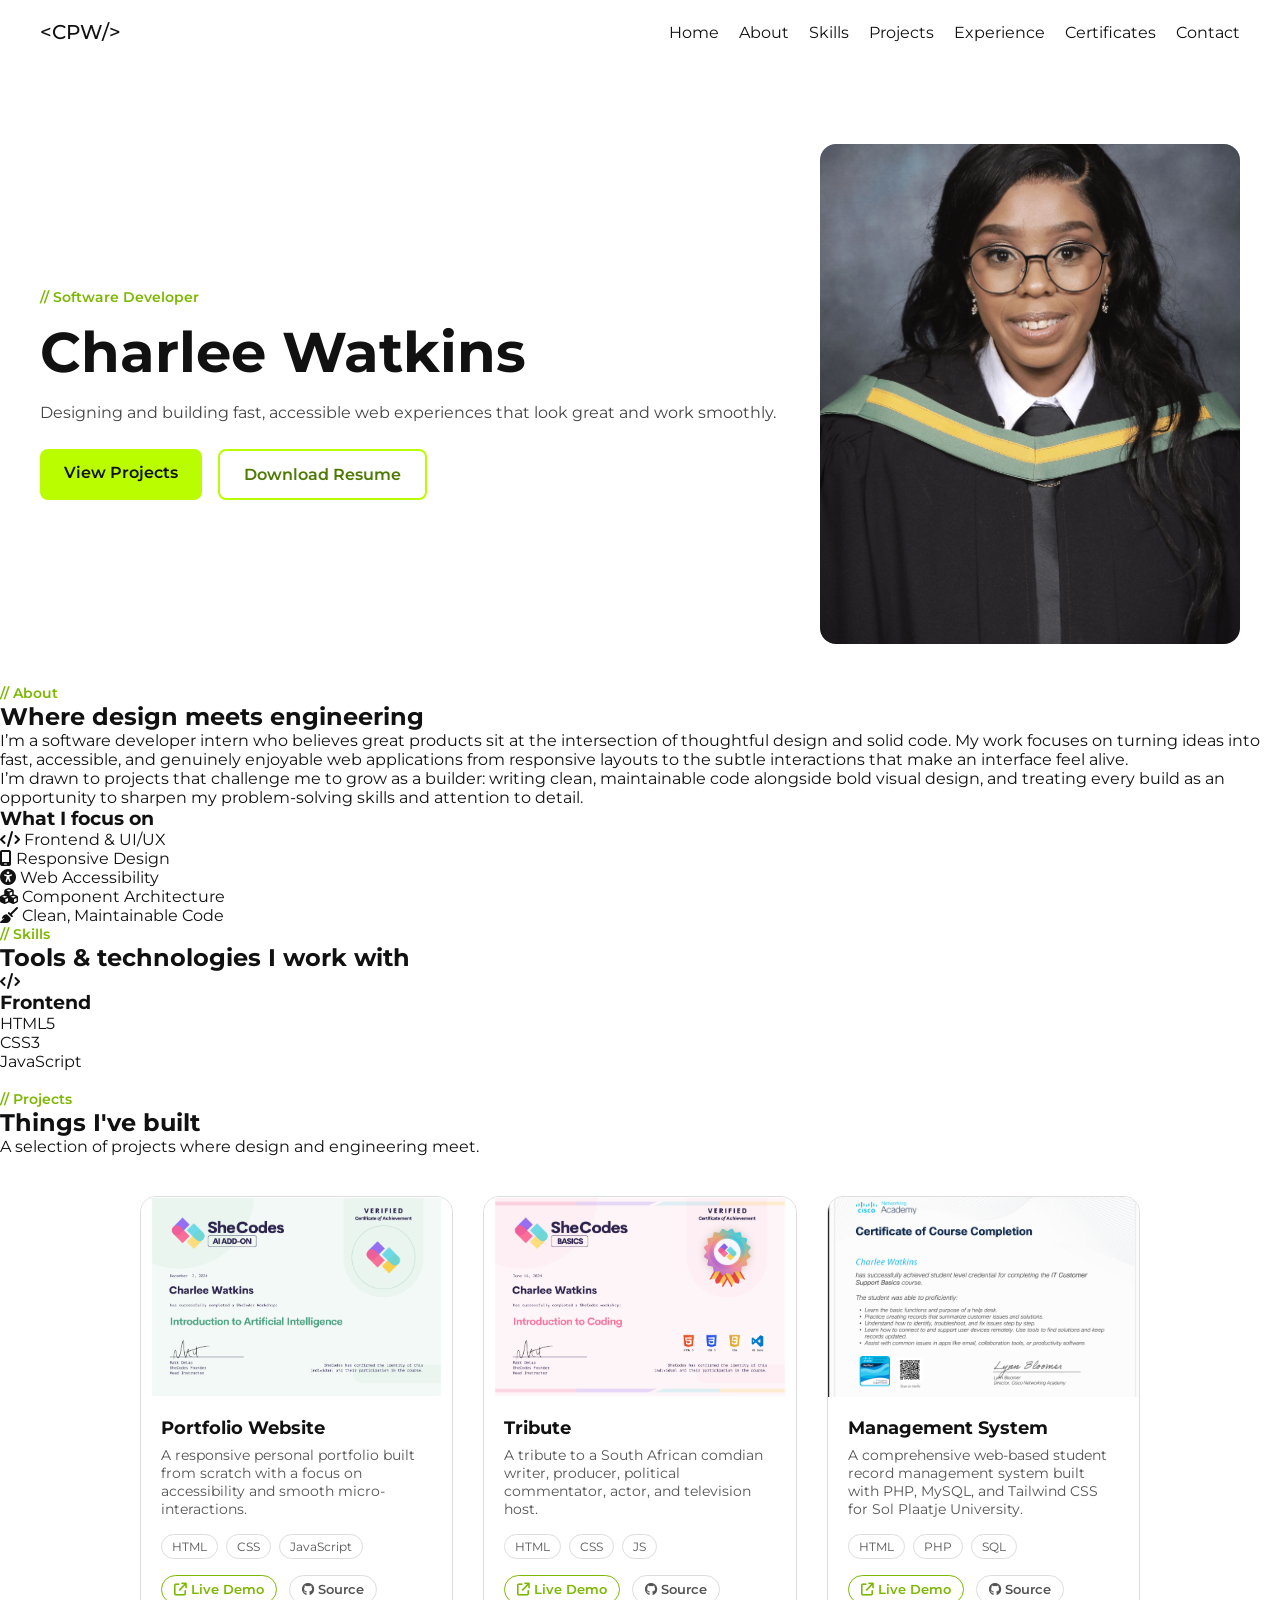
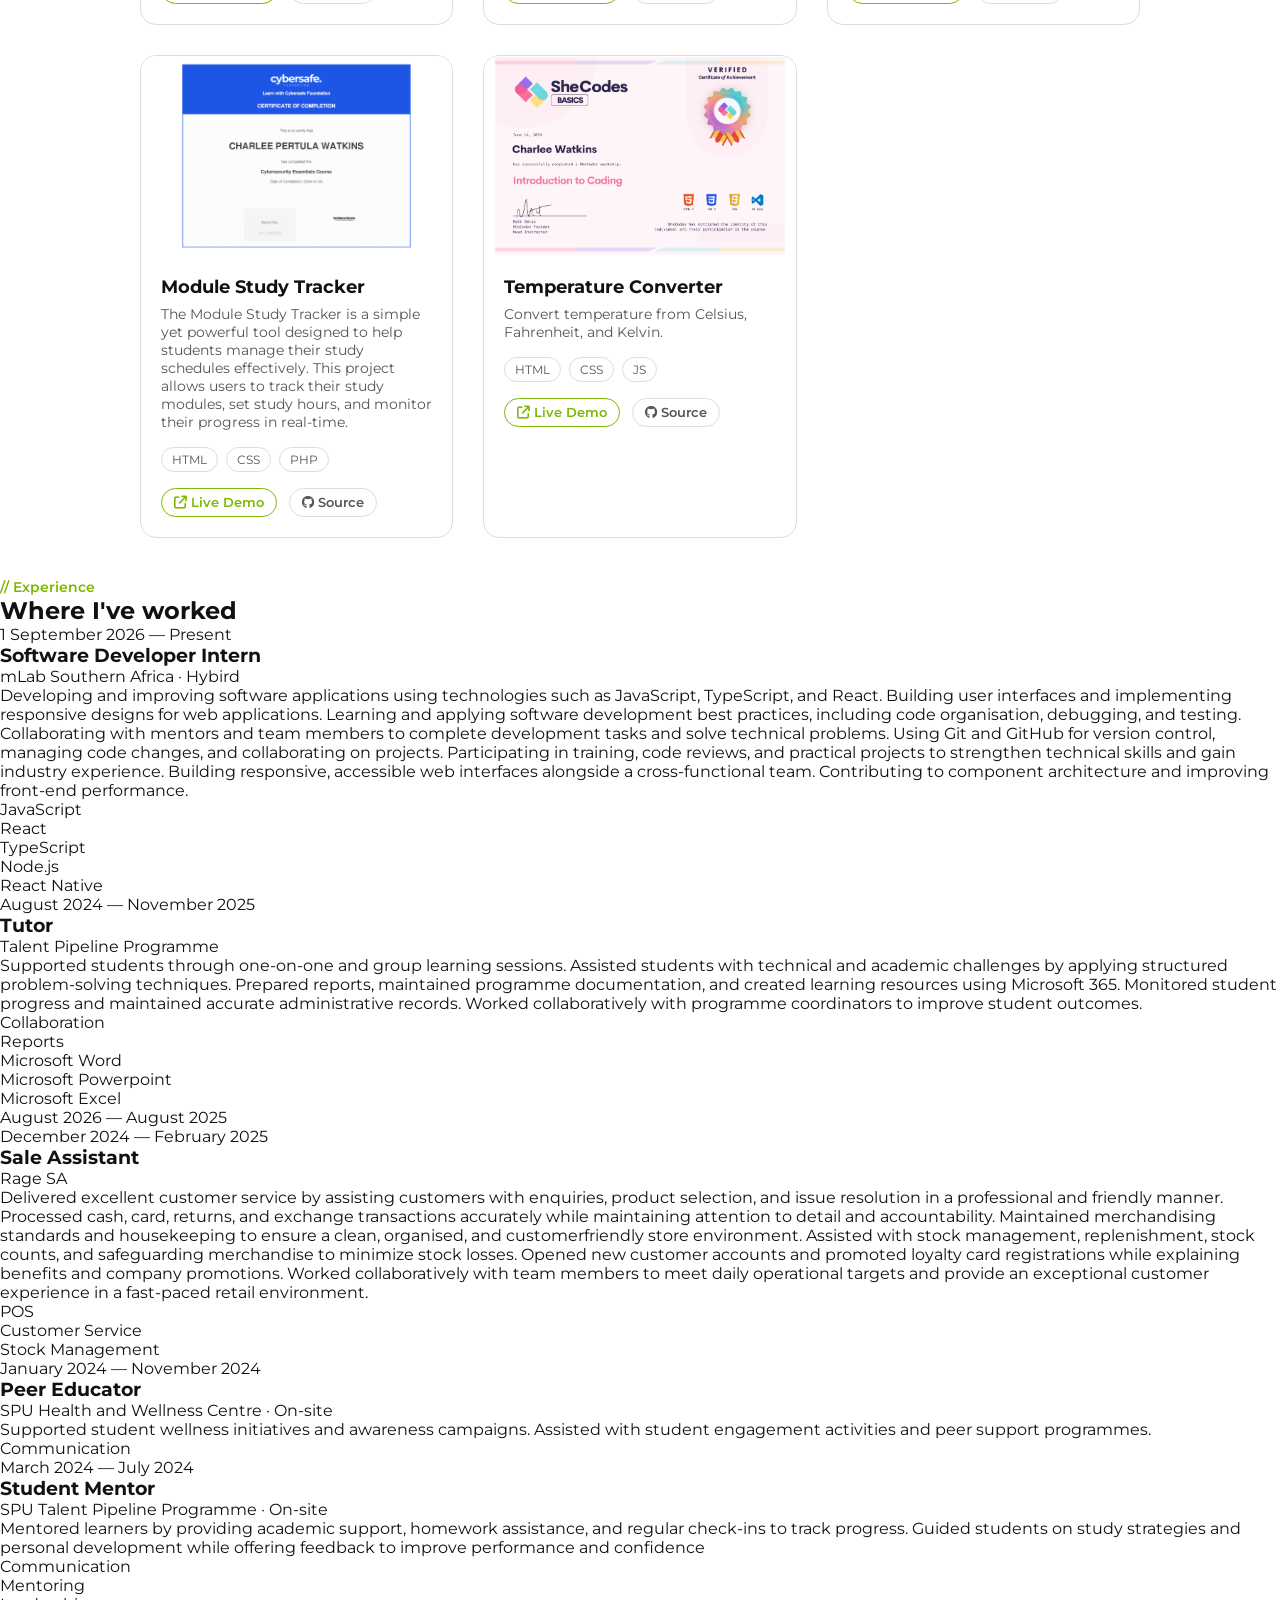
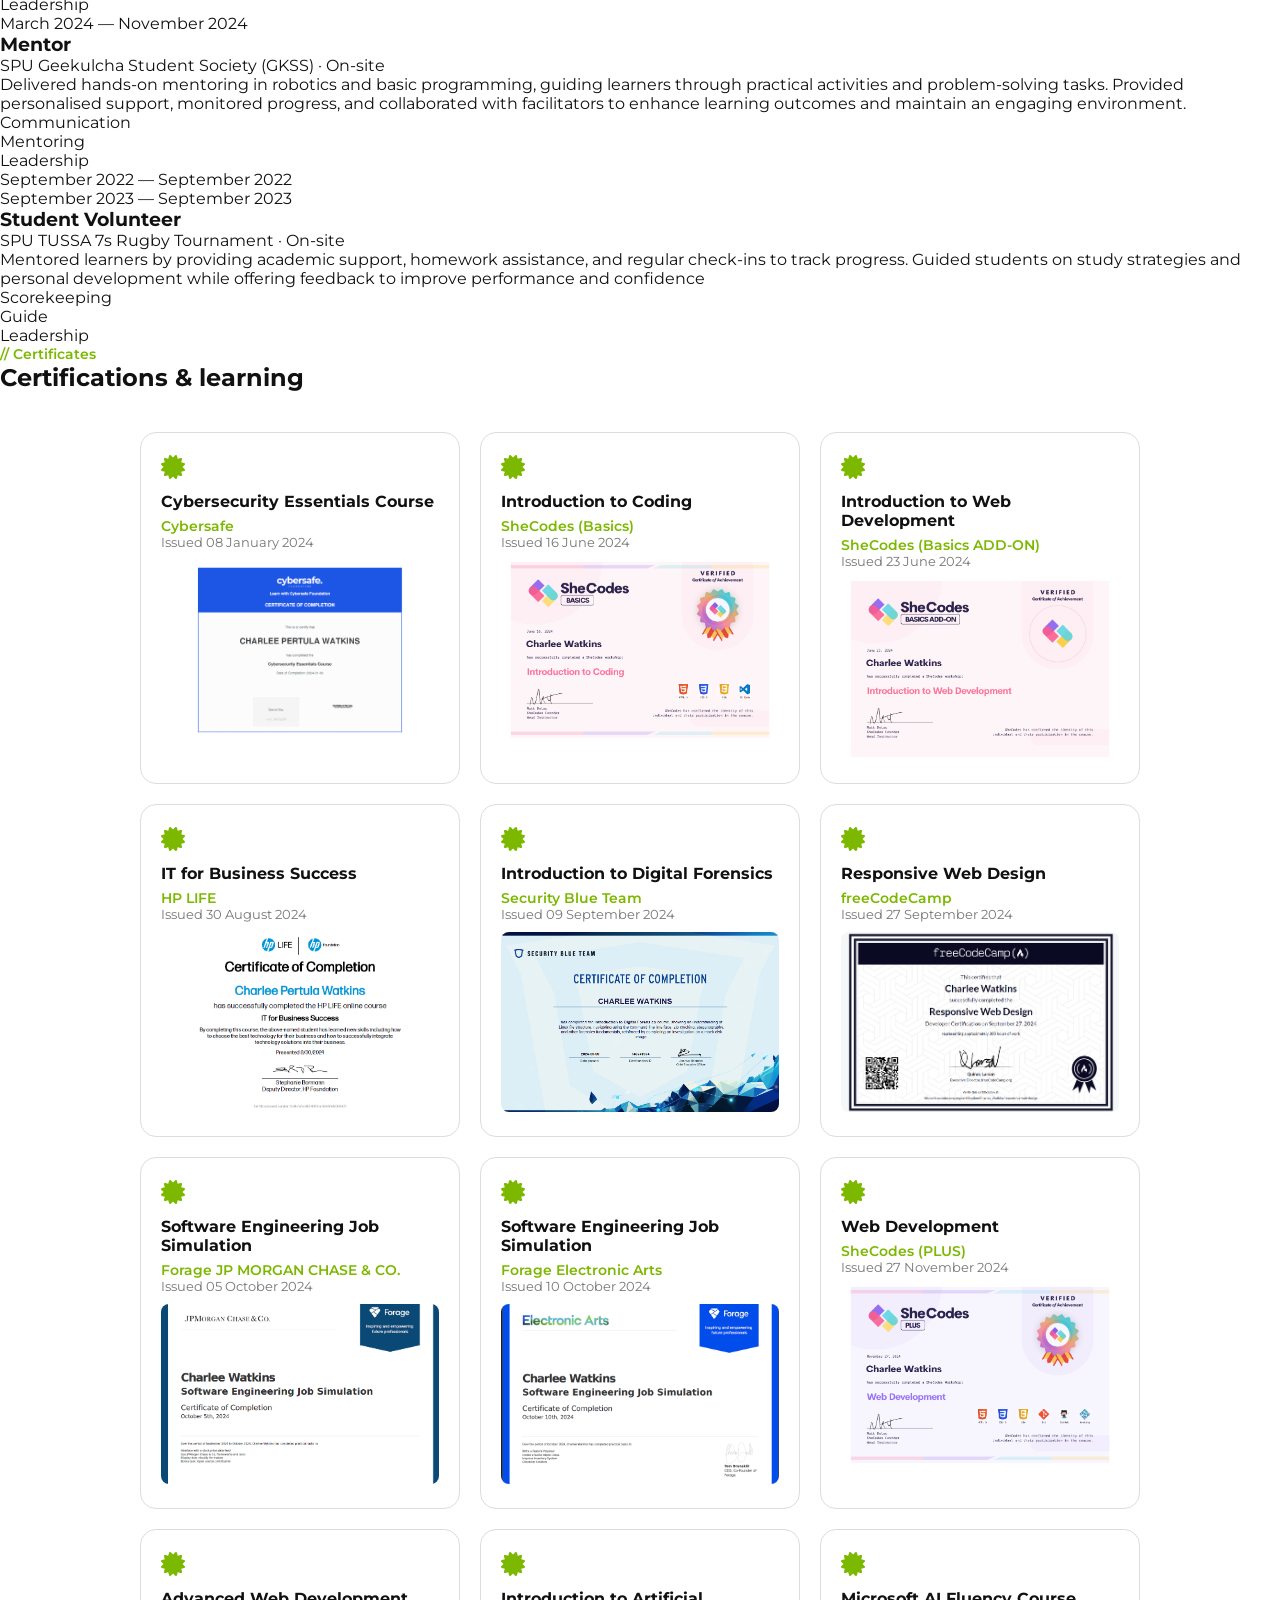
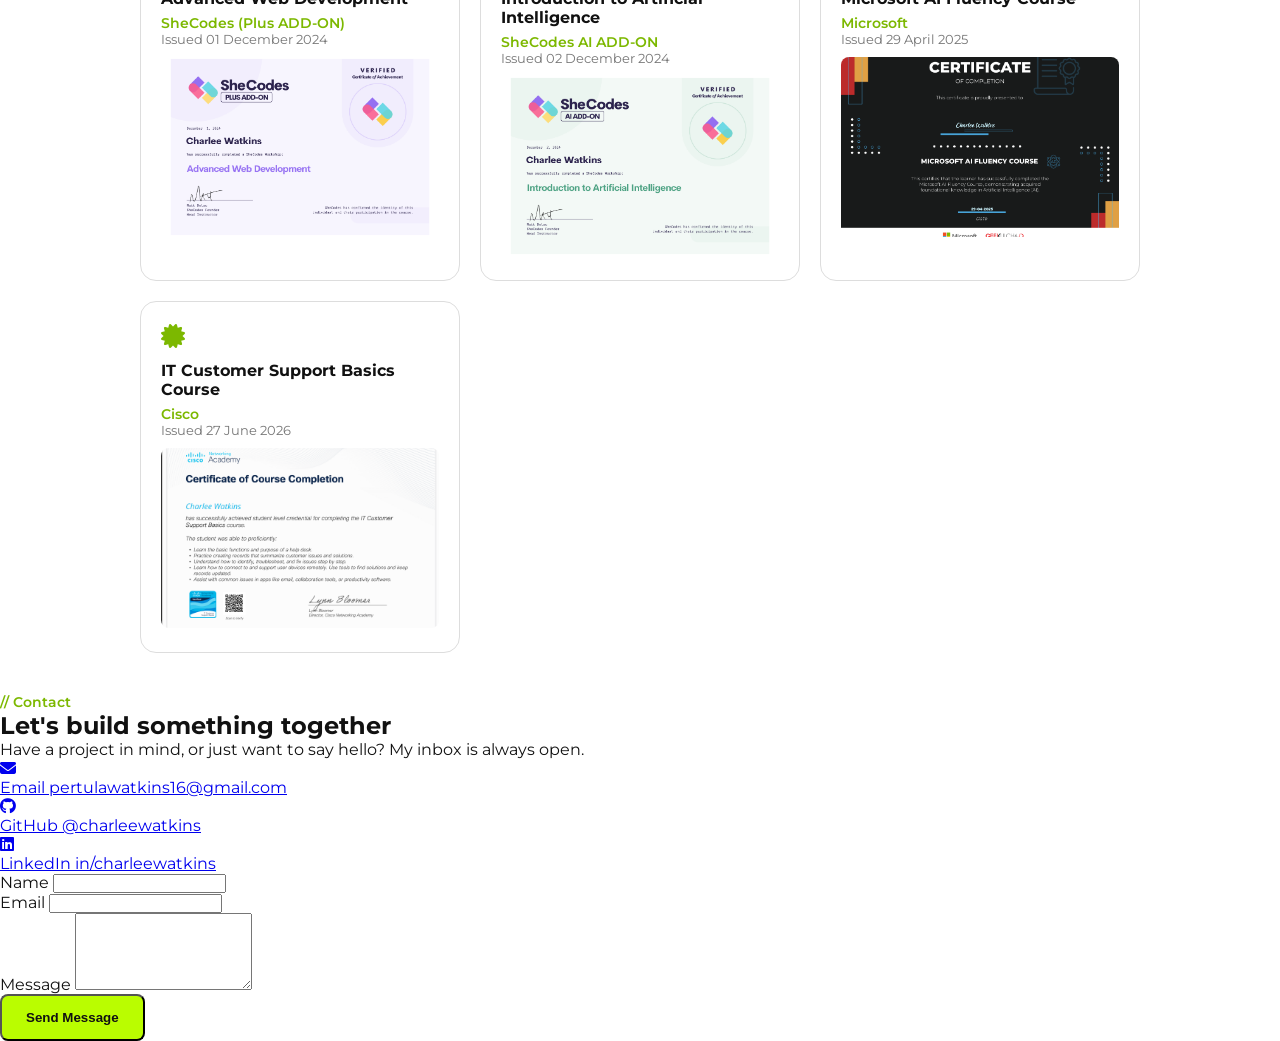
==== Charlee_Portfolio.html @ 4a890a0e "first commit" ====
<!doctype html>
<html lang="en">
  <head>
    <meta charset="UTF-8" />
    <meta name="viewport" content="width=device-width, initial-scale=1.0" />
    <title>Charlee's Portfolio</title>
    <link rel="stylesheet" href="/style.css" />
    <link rel="preconnect" href="https://fonts.googleapis.com" />
    <link rel="preconnect" href="https://fonts.gstatic.com" crossorigin />
    <link
      href="https://fonts.googleapis.com/css2?family=Montserrat:ital,wght@0,100..900;1,100..900&display=swap"
      rel="stylesheet"
    />
    <link
      rel="stylesheet"
      href="https://cdnjs.cloudflare.com/ajax/libs/font-awesome/6.5.2/css/all.min.css"
    />
  </head>
  <body>
    <header class="nav">
      <div class="nav-container">
        <div class="logo-container">
          <a href="#home">
            <span class="logo_less_than">&#60;</span>CPW<span
              class="logo_greater_than"
              >/&#62;</span
            >
          </a>
        </div>

        <nav>
          <ul>
            <li><a href="#home">Home</a></li>
            <li><a href="#about">About</a></li>
            <li><a href="#skills">Skills</a></li>
            <li><a href="#projects">Projects</a></li>
            <li><a href="#experience">Experience</a></li>
            <li><a href="#certificates">Certificates</a></li>
            <li><a href="#contact">Contact</a></li>
          </ul>
        </nav>
      </div>
    </header>

    <main class="main-section">
      <section class="hero" id="home">
        <div class="hero_user">
          <div class="hero_text">
            <p class="title">// Software Developer</p>
            <h1 class="hero_name">Charlee&nbsp;Watkins</h1>
            <p class="hero_description">
              Designing and building fast, accessible web experiences that look
              great and work smoothly.
            </p>

            <div class="hero_action">
              <a href="#projects" class="btn_view_projects">
                <span>View Projects</span>
              </a>
              <a href="#" class="btn_cv">
                <span>Download Resume</span>
              </a>
            </div>
          </div>

          <img src="/assets/profile.jpg" alt="Charlee Watkins" class="image" />
        </div>
      </section>
      <section class="about-section" id="about">
        <div class="about-container">
          <div class="about-header">
            <p class="title">// About</p>
            <h2 class="section-title">Where design meets engineering</h2>
            <p class="about-lead">
              I’m a software developer intern who believes great products sit at
              the intersection of thoughtful design and solid code. My work
              focuses on turning ideas into fast, accessible, and genuinely
              enjoyable web applications from responsive layouts to the subtle
              interactions that make an interface feel alive.
            </p>
          </div>

          <div class="about-body">
            <div class="about-text">
              <p>
                I’m drawn to projects that challenge me to grow as a builder:
                writing clean, maintainable code alongside bold visual design,
                and treating every build as an opportunity to sharpen my
                problem-solving skills and attention to detail.
              </p>
            </div>

            <div class="about-highlights">
              <h3 class="highlights-title">What I focus on</h3>
              <ul class="highlight-list">
                <li>
                  <i class="fa-solid fa-code" aria-hidden="true"></i> Frontend
                  &amp; UI/UX
                </li>
                <li>
                  <i class="fa-solid fa-mobile-screen" aria-hidden="true"></i>
                  Responsive Design
                </li>
                <li>
                  <i
                    class="fa-solid fa-universal-access"
                    aria-hidden="true"
                  ></i>
                  Web Accessibility
                </li>
                <li>
                  <i class="fa-solid fa-cubes" aria-hidden="true"></i> Component
                  Architecture
                </li>
                <li>
                  <i class="fa-solid fa-broom" aria-hidden="true"></i> Clean,
                  Maintainable Code
                </li>
              </ul>
            </div>
          </div>
        </div>
      </section>

      <section class="skills-section" id="skills">
        <div class="section-container">
          <div class="section-header">
            <p class="title">// Skills</p>
            <h2 class="section-title">Tools &amp; technologies I work with</h2>
          </div>

          <div class="skills-grid">
            <article class="skill-card">
              <i class="fa-solid fa-code" aria-hidden="true"></i>
              <h3>Frontend</h3>
              <ul class="skill-tags">
                <li>HTML5</li>
                <li>CSS3</li>
                <li>JavaScript</li>
                <li></li>
              </ul>
            </article>
          </div>
        </div>
      </section>

      <section class="project-section" id="projects">
        <div class="section-container">
          <div class="section-header">
            <p class="title">// Projects</p>
            <h2 class="section-title">Things I've built</h2>
            <p class="section-subtitle">
              A selection of projects where design and engineering meet.
            </p>
          </div>

          <div class="projects-grid">
            <article class="project-card">
              <div class="project-image">
                <img
                  src="/assets/Charlee Watkins SheCodes AI.png"
                  alt="Screenshot of Portfolio Website project"
                />
              </div>
              <div class="project-content">
                <h3>Portfolio Website</h3>
                <p>
                  A responsive personal portfolio built from scratch with a
                  focus on accessibility and smooth micro-interactions.
                </p>
                <ul class="project-tags">
                  <li>HTML</li>
                  <li>CSS</li>
                  <li>JavaScript</li>
                </ul>
                <div class="project-links">
                  <a href="#" class="project-link" aria-label="View live demo">
                    <i
                      class="fa-solid fa-arrow-up-right-from-square"
                      aria-hidden="true"
                    ></i>
                    Live Demo
                  </a>
                  <a
                    href="#"
                    class="project-link"
                    aria-label="View source code"
                  >
                    <i class="fa-brands fa-github" aria-hidden="true"></i>
                    Source
                  </a>
                </div>
              </div>
            </article>

            <article class="project-card">
              <div class="project-image">
                <img
                  src="/assets/Charlee Watkins Introduction to Coding.png"
                  alt="Screenshot of Task Manager App project"
                />
              </div>
              <div class="project-content">
                <h3>Tribute</h3>
                <p>
                  A tribute to a South African comdian writer, producer,
                  political commentator, actor, and television host.
                </p>
                <ul class="project-tags">
                  <li>HTML</li>
                  <li>CSS</li>
                  <li>JS</li>
                </ul>
                <div class="project-links">
                  <a href="#" class="project-link" aria-label="View live demo">
                    <i
                      class="fa-solid fa-arrow-up-right-from-square"
                      aria-hidden="true"
                    ></i>
                    Live Demo
                  </a>
                  <a
                    href="#"
                    class="project-link"
                    aria-label="View source code"
                  >
                    <i class="fa-brands fa-github" aria-hidden="true"></i>
                    Source
                  </a>
                </div>
              </div>
            </article>

            <article class="project-card">
              <div class="project-image">
                <img
                  src="/assets/It customer support.png"
                  alt="Screenshot of Weather Dashboard project"
                />
              </div>
              <div class="project-content">
                <h3>Management System</h3>
                <p>
                  A comprehensive web-based student record management system
                  built with PHP, MySQL, and Tailwind CSS for Sol Plaatje
                  University.
                </p>
                <ul class="project-tags">
                  <li>HTML</li>
                  <li>PHP</li>
                  <li>SQL</li>
                </ul>
                <div class="project-links">
                  <a href="#" class="project-link" aria-label="View live demo">
                    <i
                      class="fa-solid fa-arrow-up-right-from-square"
                      aria-hidden="true"
                    ></i>
                    Live Demo
                  </a>
                  <a
                    href="#"
                    class="project-link"
                    aria-label="View source code"
                  >
                    <i class="fa-brands fa-github" aria-hidden="true"></i>
                    Source
                  </a>
                </div>
              </div>
            </article>
            <article class="project-card">
              <div class="project-image">
                <img
                  src="/assets/cybersecurity essentials course.png"
                  alt="Screenshot of Weather Dashboard project"
                />
              </div>
              <div class="project-content">
                <h3>Module Study Tracker</h3>
                <p>
                  The Module Study Tracker is a simple yet powerful tool
                  designed to help students manage their study schedules
                  effectively. This project allows users to track their study
                  modules, set study hours, and monitor their progress in
                  real-time.
                </p>
                <ul class="project-tags">
                  <li>HTML</li>
                  <li>CSS</li>
                  <li>PHP</li>
                </ul>
                <div class="project-links">
                  <a href="#" class="project-link" aria-label="View live demo">
                    <i
                      class="fa-solid fa-arrow-up-right-from-square"
                      aria-hidden="true"
                    ></i>
                    Live Demo
                  </a>
                  <a
                    href="#"
                    class="project-link"
                    aria-label="View source code"
                  >
                    <i class="fa-brands fa-github" aria-hidden="true"></i>
                    Source
                  </a>
                </div>
              </div>
            </article>

            <article class="project-card">
              <div class="project-image">
                <img
                  src="/assets/Charlee Watkins Introduction to Coding.png"
                  alt="Screenshot of Weather Dashboard project"
                />
              </div>
              <div class="project-content">
                <h3>Temperature Converter</h3>
                <p>Convert temperature from Celsius, Fahrenheit, and Kelvin.</p>
                <ul class="project-tags">
                  <li>HTML</li>
                  <li>CSS</li>
                  <li>JS</li>
                </ul>
                <div class="project-links">
                  <a href="#" class="project-link" aria-label="View live demo">
                    <i
                      class="fa-solid fa-arrow-up-right-from-square"
                      aria-hidden="true"
                    ></i>
                    Live Demo
                  </a>
                  <a
                    href="#"
                    class="project-link"
                    aria-label="View source code"
                  >
                    <i class="fa-brands fa-github" aria-hidden="true"></i>
                    Source
                  </a>
                </div>
              </div>
            </article>
          </div>
        </div>
      </section>

      <section class="experience-section" id="experience">
        <div class="section-container">
          <div class="section-header">
            <p class="title">// Experience</p>
            <h2 class="section-title">Where I've worked</h2>
          </div>

          <ol class="timeline">
            <li class="timeline-item">
              <div class="timeline-marker" aria-hidden="true"></div>
              <div class="timeline-content">
                <p class="timeline-date">1 September 2026 — Present</p>
                <h3>Software Developer Intern</h3>
                <p class="timeline-company">mLab Southern Africa · Hybird</p>
                <p class="timeline-description">
                  Developing and improving software applications using
                  technologies such as JavaScript, TypeScript, and React.
                  Building user interfaces and implementing responsive designs
                  for web applications. Learning and applying software
                  development best practices, including code organisation,
                  debugging, and testing. Collaborating with mentors and team
                  members to complete development tasks and solve technical
                  problems. Using Git and GitHub for version control, managing
                  code changes, and collaborating on projects. Participating in
                  training, code reviews, and practical projects to strengthen
                  technical skills and gain industry experience. Building
                  responsive, accessible web interfaces alongside a
                  cross-functional team. Contributing to component architecture
                  and improving front-end performance.
                </p>
                <ul class="timeline-tags">
                  <li>JavaScript</li>
                  <li>React</li>
                  <li>TypeScript</li>
                  <li>Node.js</li>
                  <li>React Native</li>
                </ul>
              </div>
            </li>

            <li class="timeline-item">
              <div class="timeline-marker" aria-hidden="true"></div>
              <div class="timeline-content">
                <p class="timeline-date">August 2024 — November 2025</p>
                <h3>Tutor</h3>
                <p class="timeline-company">Talent Pipeline Programme</p>
                <p class="timeline-description">
                  Supported students through one-on-one and group learning
                  sessions. Assisted students with technical and academic
                  challenges by applying structured problem-solving techniques.
                  Prepared reports, maintained programme documentation, and
                  created learning resources using Microsoft 365. Monitored
                  student progress and maintained accurate administrative
                  records. Worked collaboratively with programme coordinators to
                  improve student outcomes.
                </p>
                <ul class="timeline-tags">
                  <li>Collaboration</li>
                  <li>Reports</li>
                  <li>Microsoft Word</li>
                  <li>Microsoft Powerpoint</li>
                  <li>Microsoft Excel</li>
                </ul>
              </div>
            </li>

            <li class="timeline-item">
              <div class="timeline-marker" aria-hidden="true"></div>
              <div class="timeline-content">
                <p class="timeline-date">August 2026 — August 2025</p>
                <p class="timeline-date">December 2024 — February 2025</p>
                <h3>Sale Assistant</h3>
                <p class="timeline-company">Rage SA</p>
                <p class="timeline-description">
                  Delivered excellent customer service by assisting customers
                  with enquiries, product selection, and issue resolution in a
                  professional and friendly manner. Processed cash, card,
                  returns, and exchange transactions accurately while
                  maintaining attention to detail and accountability. Maintained
                  merchandising standards and housekeeping to ensure a clean,
                  organised, and customerfriendly store environment. Assisted
                  with stock management, replenishment, stock counts, and
                  safeguarding merchandise to minimize stock losses. Opened new
                  customer accounts and promoted loyalty card registrations
                  while explaining benefits and company promotions. Worked
                  collaboratively with team members to meet daily operational
                  targets and provide an exceptional customer experience in a
                  fast-paced retail environment.
                </p>
                <ul class="timeline-tags">
                  <li>POS</li>
                  <li>Customer Service</li>
                  <li>Stock Management</li>
                </ul>
              </div>
            </li>

            <li class="timeline-item">
              <div class="timeline-marker" aria-hidden="true"></div>
              <div class="timeline-content">
                <p class="timeline-date">January 2024 — November 2024</p>
                <h3>Peer Educator</h3>
                <p class="timeline-company">
                  SPU Health and Wellness Centre · On-site
                </p>
                <p class="timeline-description">
                  Supported student wellness initiatives and awareness
                  campaigns. Assisted with student engagement activities and
                  peer support programmes.
                </p>
                <ul class="timeline-tags">
                  <li>Communication</li>
                </ul>
              </div>
            </li>

            <li class="timeline-item">
              <div class="timeline-marker" aria-hidden="true"></div>
              <div class="timeline-content">
                <p class="timeline-date">March 2024 — July 2024</p>
                <h3>Student Mentor</h3>
                <p class="timeline-company">
                  SPU Talent Pipeline Programme · On-site
                </p>
                <p class="timeline-description">
                  Mentored learners by providing academic support, homework
                  assistance, and regular check-ins to track progress. Guided
                  students on study strategies and personal development while
                  offering feedback to improve performance and confidence
                </p>
                <ul class="timeline-tags">
                  <li>Communication</li>
                  <li>Mentoring</li>
                  <li>Leadership</li>
                </ul>
              </div>
            </li>

            <li class="timeline-item">
              <div class="timeline-marker" aria-hidden="true"></div>
              <div class="timeline-content">
                <p class="timeline-date">March 2024 — November 2024</p>
                <h3>Mentor</h3>
                <p class="timeline-company">
                  SPU Geekulcha Student Society (GKSS) · On-site
                </p>
                <p class="timeline-description">
                  Delivered hands-on mentoring in robotics and basic
                  programming, guiding learners through practical activities and
                  problem-solving tasks. Provided personalised support,
                  monitored progress, and collaborated with facilitators to
                  enhance learning outcomes and maintain an engaging
                  environment.
                </p>
                <ul class="timeline-tags">
                  <li>Communication</li>
                  <li>Mentoring</li>
                  <li>Leadership</li>
                </ul>
              </div>
            </li>

            <li class="timeline-item">
              <div class="timeline-marker" aria-hidden="true"></div>
              <div class="timeline-content">
                <p class="timeline-date">September 2022 — September 2022</p>
                <p class="timeline-date">September 2023 — September 2023</p>

                <h3>Student Volunteer</h3>
                <p class="timeline-company">
                  SPU TUSSA 7s Rugby Tournament · On-site
                </p>
                <p class="timeline-description">
                  Mentored learners by providing academic support, homework
                  assistance, and regular check-ins to track progress. Guided
                  students on study strategies and personal development while
                  offering feedback to improve performance and confidence
                </p>
                <ul class="timeline-tags">
                  <li>Scorekeeping</li>
                  <li>Guide</li>
                  <li>Leadership</li>
                </ul>
              </div>
            </li>
          </ol>
        </div>
      </section>

      <section class="certificates-section" id="certificates">
        <div class="section-container">
          <div class="section-header">
            <p class="title">// Certificates</p>
            <h2 class="section-title">Certifications &amp; learning</h2>
          </div>

          <div class="certificates-grid">
            <article class="certificate-card">
              <div class="certificate-icon">
                <i class="fa-solid fa-certificate" aria-hidden="true"></i>
              </div>
              <div class="certificate-content">
                <h3>Cybersecurity Essentials Course</h3>
                <p class="certificate-issuer">Cybersafe</p>
                <p class="certificate-date">Issued 08 January 2024</p>
                <img
                  src="/assets/cybersecurity essentials course.png"
                  width="260px"
                  height="250px"
                />
              </div>
            </article>

            <article class="certificate-card">
              <div class="certificate-icon">
                <i class="fa-solid fa-certificate" aria-hidden="true"></i>
              </div>
              <div class="certificate-content">
                <h3>Introduction to Coding</h3>
                <p class="certificate-issuer">SheCodes (Basics)</p>
                <p class="certificate-date">Issued 16 June 2024</p>
                <img
                  src="/assets/Charlee Watkins Introduction to Coding.png"
                  width="260px"
                  height="250px"
                />
              </div>
            </article>

            <article class="certificate-card">
              <div class="certificate-icon">
                <i class="fa-solid fa-certificate" aria-hidden="true"></i>
              </div>
              <div class="certificate-content">
                <h3>Introduction to Web Development</h3>
                <p class="certificate-issuer">SheCodes (Basics ADD-ON)</p>
                <p class="certificate-date">Issued 23 June 2024</p>
                <img
                  src="/assets/Charlee Watkins Introduction Web Development.png"
                  width="260px"
                  height="250px"
                />
              </div>
            </article>

            <article class="certificate-card">
              <div class="certificate-icon">
                <i class="fa-solid fa-certificate" aria-hidden="true"></i>
              </div>
              <div class="certificate-content">
                <h3>IT for Business Success</h3>
                <p class="certificate-issuer">HP LIFE</p>
                <p class="certificate-date">Issued 30 August 2024</p>
                <img
                  src="/assets/it for business success.png"
                  width="260px"
                  height="250px"
                />
              </div>
            </article>

            <article class="certificate-card">
              <div class="certificate-icon">
                <i class="fa-solid fa-certificate" aria-hidden="true"></i>
              </div>
              <div class="certificate-content">
                <h3>Introduction to Digital Forensics</h3>
                <p class="certificate-issuer">Security Blue Team</p>
                <p class="certificate-date">Issued 09 September 2024</p>
                <img
                  src="/assets/Digital forensics.png"
                  width="260px"
                  height="250px"
                />
              </div>
            </article>

            <article class="certificate-card">
              <div class="certificate-icon">
                <i class="fa-solid fa-certificate" aria-hidden="true"></i>
              </div>
              <div class="certificate-content">
                <h3>Responsive Web Design</h3>
                <p class="certificate-issuer">freeCodeCamp</p>
                <p class="certificate-date">Issued 27 September 2024</p>
                <img
                  src="/assets/Responsive Web Design.png"
                  width="260px"
                  height="250px"
                />
              </div>
            </article>

            <article class="certificate-card">
              <div class="certificate-icon">
                <i class="fa-solid fa-certificate" aria-hidden="true"></i>
              </div>
              <div class="certificate-content">
                <h3>Software Engineering Job Simulation</h3>
                <p class="certificate-issuer">Forage JP MORGAN CHASE & CO.</p>
                <p class="certificate-date">Issued 05 October 2024</p>
                <img
                  src="/assets/ForageSEjobsimulation.png"
                  width="260px"
                  height="250px"
                />
              </div>
            </article>

            <article class="certificate-card">
              <div class="certificate-icon">
                <i class="fa-solid fa-certificate" aria-hidden="true"></i>
              </div>
              <div class="certificate-content">
                <h3>Software Engineering Job Simulation</h3>
                <p class="certificate-issuer">Forage Electronic Arts</p>
                <p class="certificate-date">Issued 10 October 2024</p>
                <img src="/assets/SEseJS.png" width="260px" height="250px" />
              </div>
            </article>

            <article class="certificate-card">
              <div class="certificate-icon">
                <i class="fa-solid fa-certificate" aria-hidden="true"></i>
              </div>
              <div class="certificate-content">
                <h3>Web Development</h3>
                <p class="certificate-issuer">SheCodes (PLUS)</p>
                <p class="certificate-date">Issued 27 November 2024</p>
                <img
                  src="/assets/Charlee Watkins Web Development.png"
                  width="260px"
                  height="250px"
                />
              </div>
            </article>

            <article class="certificate-card">
              <div class="certificate-icon">
                <i class="fa-solid fa-certificate" aria-hidden="true"></i>
              </div>
              <div class="certificate-content">
                <h3>Advanced Web Development</h3>
                <p class="certificate-issuer">SheCodes (Plus ADD-ON)</p>
                <p class="certificate-date">Issued 01 December 2024</p>
                <img
                  src="/assets//Charlee Watkins Advance Web Development.png"
                  width="260px"
                  height="250px"
                />
              </div>
            </article>

            <article class="certificate-card">
              <div class="certificate-icon">
                <i class="fa-solid fa-certificate" aria-hidden="true"></i>
              </div>
              <div class="certificate-content">
                <h3>Introduction to Artificial Intelligence</h3>
                <p class="certificate-issuer">SheCodes AI ADD-ON</p>
                <p class="certificate-date">Issued 02 December 2024</p>
                <img
                  src="/assets/Charlee Watkins SheCodes AI.png"
                  width="260px"
                  height="250px"
                />
              </div>
            </article>

            <article class="certificate-card">
              <div class="certificate-icon">
                <i class="fa-solid fa-certificate" aria-hidden="true"></i>
              </div>
              <div class="certificate-content">
                <h3>Microsoft AI Fluency Course</h3>
                <p class="certificate-issuer">Microsoft</p>
                <p class="certificate-date">Issued 29 April 2025</p>
                <img
                  src="/assets/Charlee  - Certificate - MSAISkillsDev Course - 20250429141421.png"
                  width="260px"
                  height="250px"
                />
              </div>
            </article>

            <article class="certificate-card">
              <div class="certificate-icon">
                <i class="fa-solid fa-certificate" aria-hidden="true"></i>
              </div>
              <div class="certificate-content">
                <h3>IT Customer Support Basics Course</h3>
                <p class="certificate-issuer">Cisco</p>
                <p class="certificate-date">Issued 27 June 2026</p>
                <img
                  src="/assets/It customer support.png"
                  width="260px"
                  height="250px"
                />
              </div>
            </article>
          </div>
        </div>
      </section>

      <section class="contact-section" id="contact">
        <div class="section-container">
          <div class="section-header">
            <p class="title">// Contact</p>
            <h2 class="section-title">Let's build something together</h2>
            <p class="section-subtitle">
              Have a project in mind, or just want to say hello? My inbox is
              always open.
            </p>
          </div>

          <div class="contact-body">
            <div class="contact-info">
              <a href="mailtoarle:email@example.com" class="contact-item">
                <i class="fa-solid fa-envelope" aria-hidden="true"></i>
                <div>
                  <span class="contact-label">Email</span>
                  <span class="contact-value">pertulawatkins16@gmail.com</span>
                </div>
              </a>

              <a
                href="#"
                target="_blank"
                rel="noopener noreferrer"
                class="contact-item"
              >
                <i class="fa-brands fa-github" aria-hidden="true"></i>
                <div>
                  <span class="contact-label">GitHub</span>
                  <span class="contact-value">@charleewatkins</span>
                </div>
              </a>

              <a
                href="https://linkedin.com/"
                target="_blank"
                rel="noopener noreferrer"
                class="contact-item"
              >
                <i class="fa-brands fa-linkedin" aria-hidden="true"></i>
                <div>
                  <span class="contact-label">LinkedIn</span>
                  <span class="contact-value">in/charleewatkins</span>
                </div>
              </a>
            </div>

            <form class="contact-form" action="#" method="post">
              <div class="form-group">
                <label for="contact-name">Name</label>
                <input type="text" id="contact-name" name="name" required />
              </div>

              <div class="form-group">
                <label for="contact-email">Email</label>
                <input type="email" id="contact-email" name="email" required />
              </div>

              <div class="form-group">
                <label for="contact-message">Message</label>
                <textarea
                  id="contact-message"
                  name="message"
                  rows="5"
                  required
                ></textarea>
              </div>

              <button type="submit" class="btn_view_projects">
                <span>Send Message</span>
              </button>
            </form>
          </div>
        </div>
      </section>
    </main>
  </body>
</html>
---- style.css ----
* {
  margin: 0;
  padding: 0;
  box-sizing: border-box;
}

body {
  font-family: "Montserrat", sans-serif;
  color: #111;
  background: #fff;
}

.nav {
  padding: 20px 40px;
  margin-bottom: 40px;
}

.nav-container {
  display: flex;
  justify-content: space-between;
  align-items: center;
}

.logo-container a {
  font-weight: 500;
  font-size: 1.25rem;
  text-decoration: none;
  color: #111;
}

.nav ul {
  display: flex;
  gap: 20px;
  list-style: none;
}

.nav a {
  text-decoration: none;
  color: #111;
}

.nav a:hover {
  color: #7cb800;
}

.hero {
  padding: 40px;
}

.hero_user {
  display: flex;
  align-items: center;
  justify-content: space-between;
  gap: 40px;
}

.hero_text {
  display: flex;
  flex-direction: column;
  gap: 16px;
}

.title {
  font-size: 0.9rem;
  color: #7cb800;
  font-weight: 600;
}

.hero_name {
  font-size: 3.5rem;
  line-height: 1.1;
}

.hero_description {
  line-height: 1.6;
  color: #444;
}

.hero_action {
  display: flex;
  gap: 16px;
  margin-top: 8px;
}

.btn_view_projects,
.btn_cv {
  padding: 14px 24px;
  border-radius: 8px;
  font-weight: 600;
  text-decoration: none;
}

.btn_view_projects {
  background-color: #bafd00;
  color: #111;
}

.btn_view_projects:hover {
  background-color: #9cd400;
}

.btn_cv {
  border: 2px solid #bafd00;
  color: #4d7a00;
}

.btn_cv:hover {
  background-color: rgba(186, 253, 0, 0.15);
}

.image {
  width: 420px;
  height: 500px;
  object-fit: cover;
  border-radius: 16px;
}

.projects-grid {
  display: grid;
  grid-template-columns: repeat(3, 1fr);
  gap: 30px;
  width: 1000px;
  margin: 40px auto;
}

.project-card {
  background: #fff;
  border: 1px solid #ddd;
  border-radius: 16px;
  overflow: hidden;
}

.project-card:hover {
  transform: translateY(-5px);
  border-color: #7cb800;
}

.project-image {
  height: 200px;
  background: #1a1f2e;
}

.project-image img {
  width: 100%;
  height: 100%;
  object-fit: cover;
}

.project-content {
  padding: 20px;
}

.project-content h3 {
  font-size: 1.1rem;
  margin-bottom: 8px;
  color: #111;
}

.project-content p {
  font-size: 0.9rem;
  color: #555;
  margin-bottom: 16px;
}

.project-tags {
  display: flex;
  flex-wrap: wrap;
  gap: 8px;
  list-style: none;
  margin-bottom: 16px;
}

.project-tags li {
  font-size: 0.75rem;
  padding: 4px 10px;
  border-radius: 20px;
  border: 1px solid #ddd;
  color: #555;
}

.project-links {
  display: flex;
  gap: 12px;
}

.project-link {
  font-size: 0.8rem;
  font-weight: 600;
  text-decoration: none;
  color: #555;
  border: 1px solid #ddd;
  padding: 6px 12px;
  border-radius: 20px;
}

.project-link:hover {
  color: #111;
  border-color: #111;
}

.project-link:first-child {
  color: #7cb800;
  border-color: #7cb800;
}

.project-link:first-child:hover {
  background: rgba(124, 184, 0, 0.1);
}

.certificates-grid {
  display: grid;
  grid-template-columns: repeat(3, 1fr);
  gap: 20px;
  width: 1000px;
  margin: 40px auto;
}

.certificate-card {
  border: 1px solid #ddd;
  border-radius: 16px;
  padding: 20px;
  background: #fff;
}

.certificate-icon {
  color: #7cb800;
  font-size: 1.5rem;
  margin-bottom: 10px;
}

.certificate-content h3 {
  font-size: 1rem;
  margin-bottom: 6px;
}

.certificate-issuer {
  color: #7cb800;
  font-size: 0.9rem;
  font-weight: 600;
}

.certificate-date {
  color: #777;
  font-size: 0.8rem;
  margin-bottom: 10px;
}

.certificate-content img {
  width: 100%;
  height: 180px;
  object-fit: cover;
  border-radius: 8px;
}
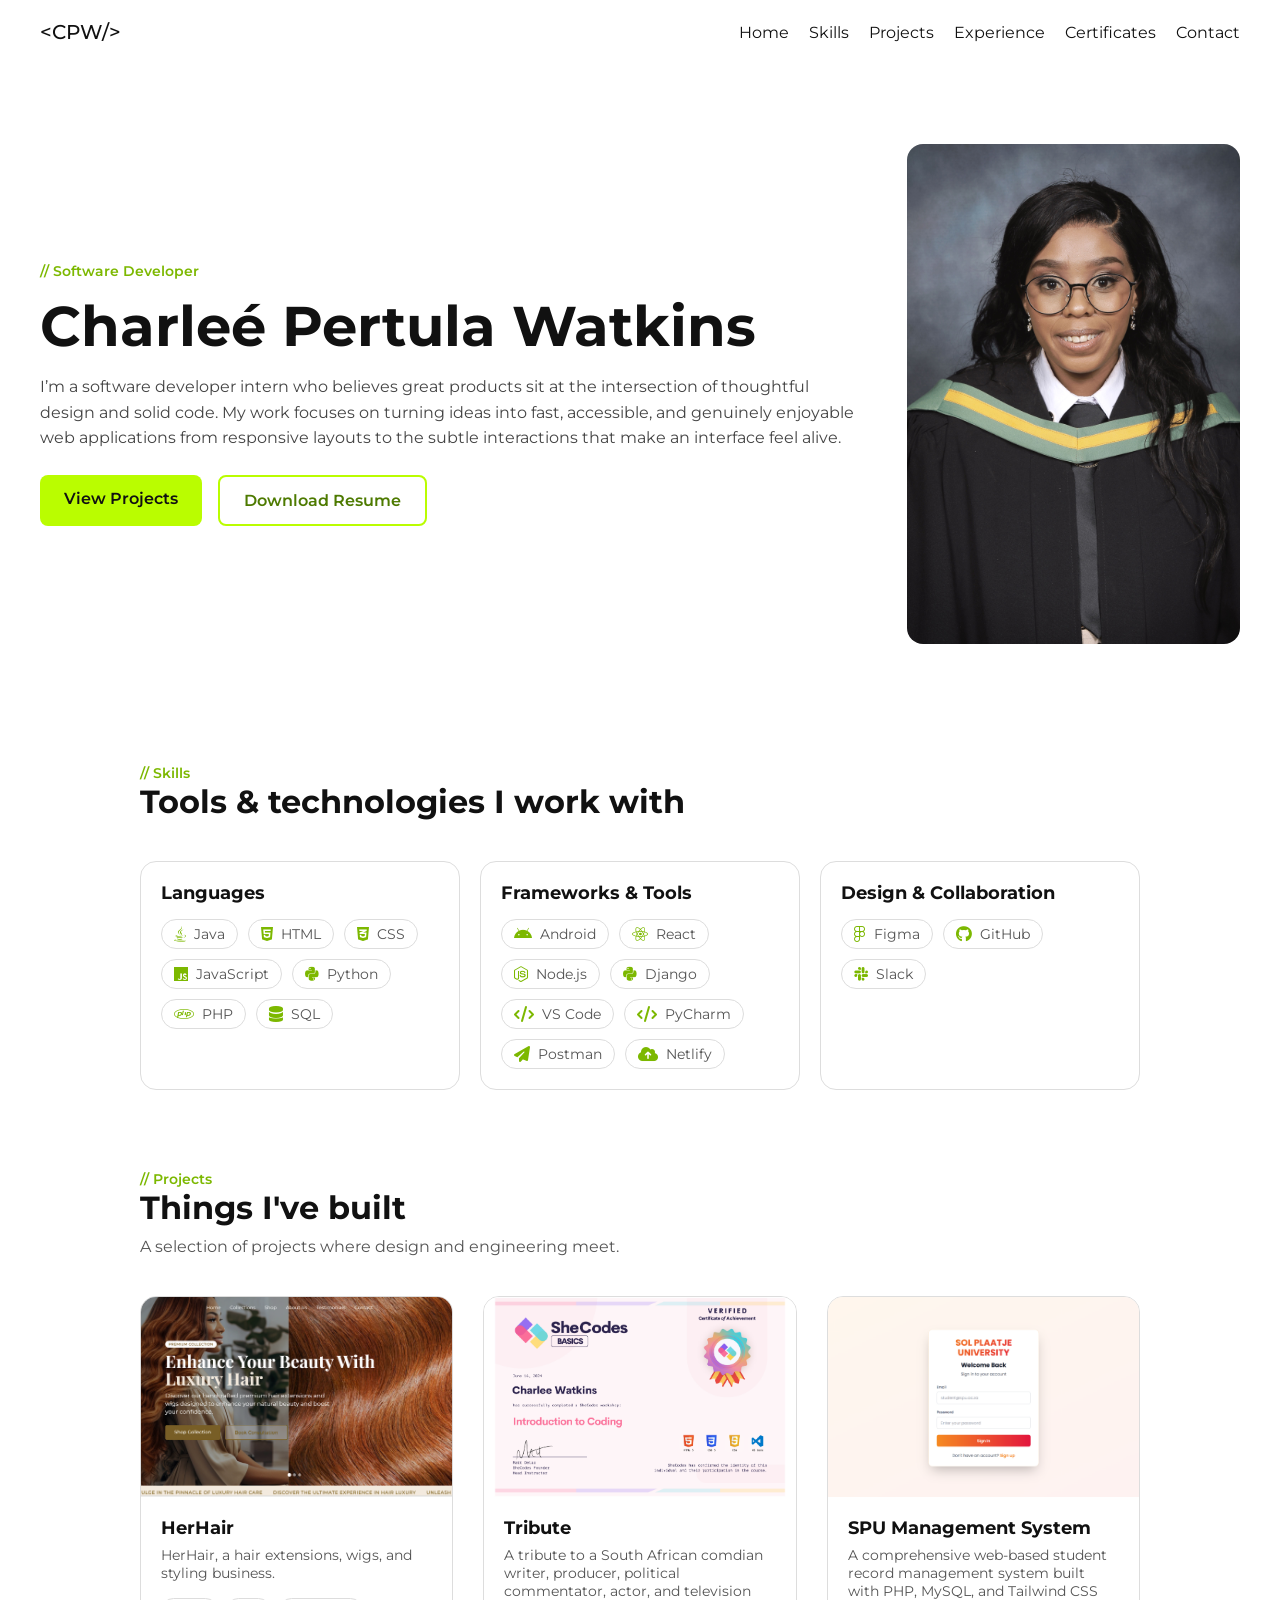
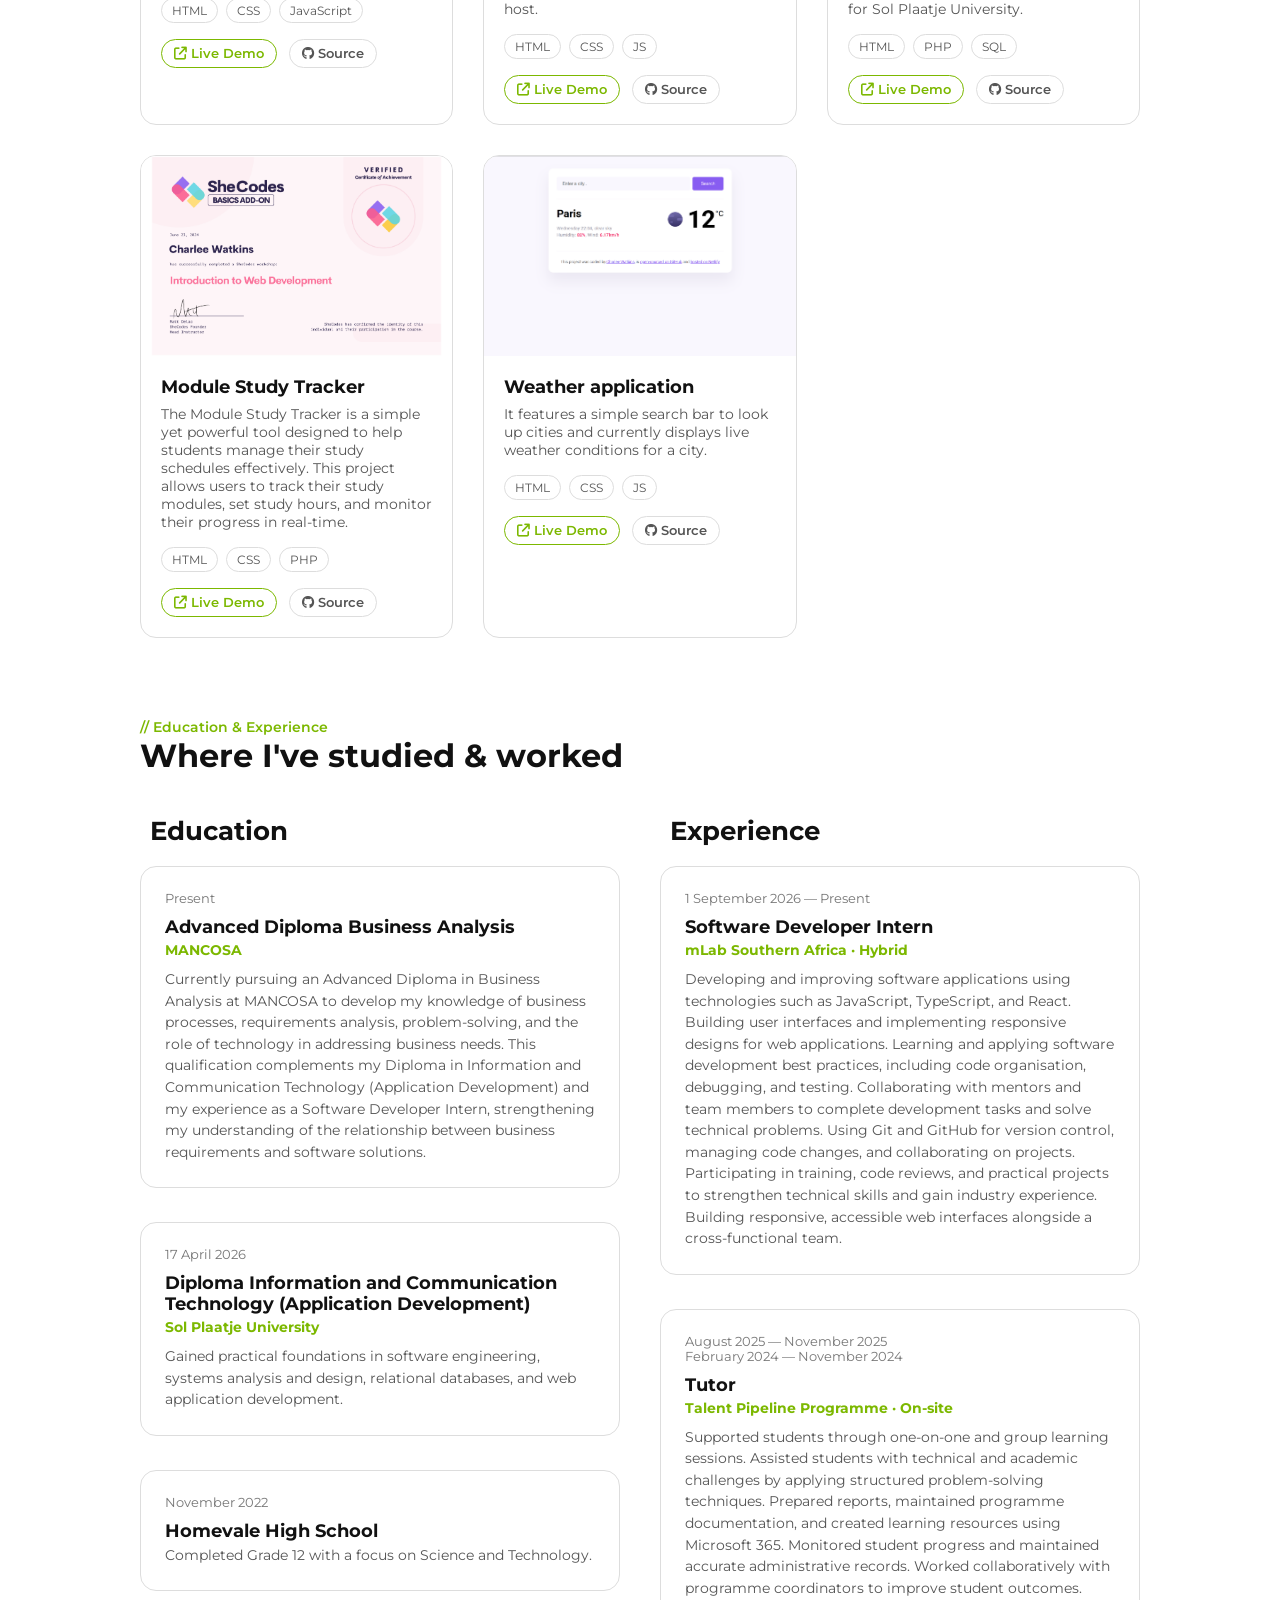
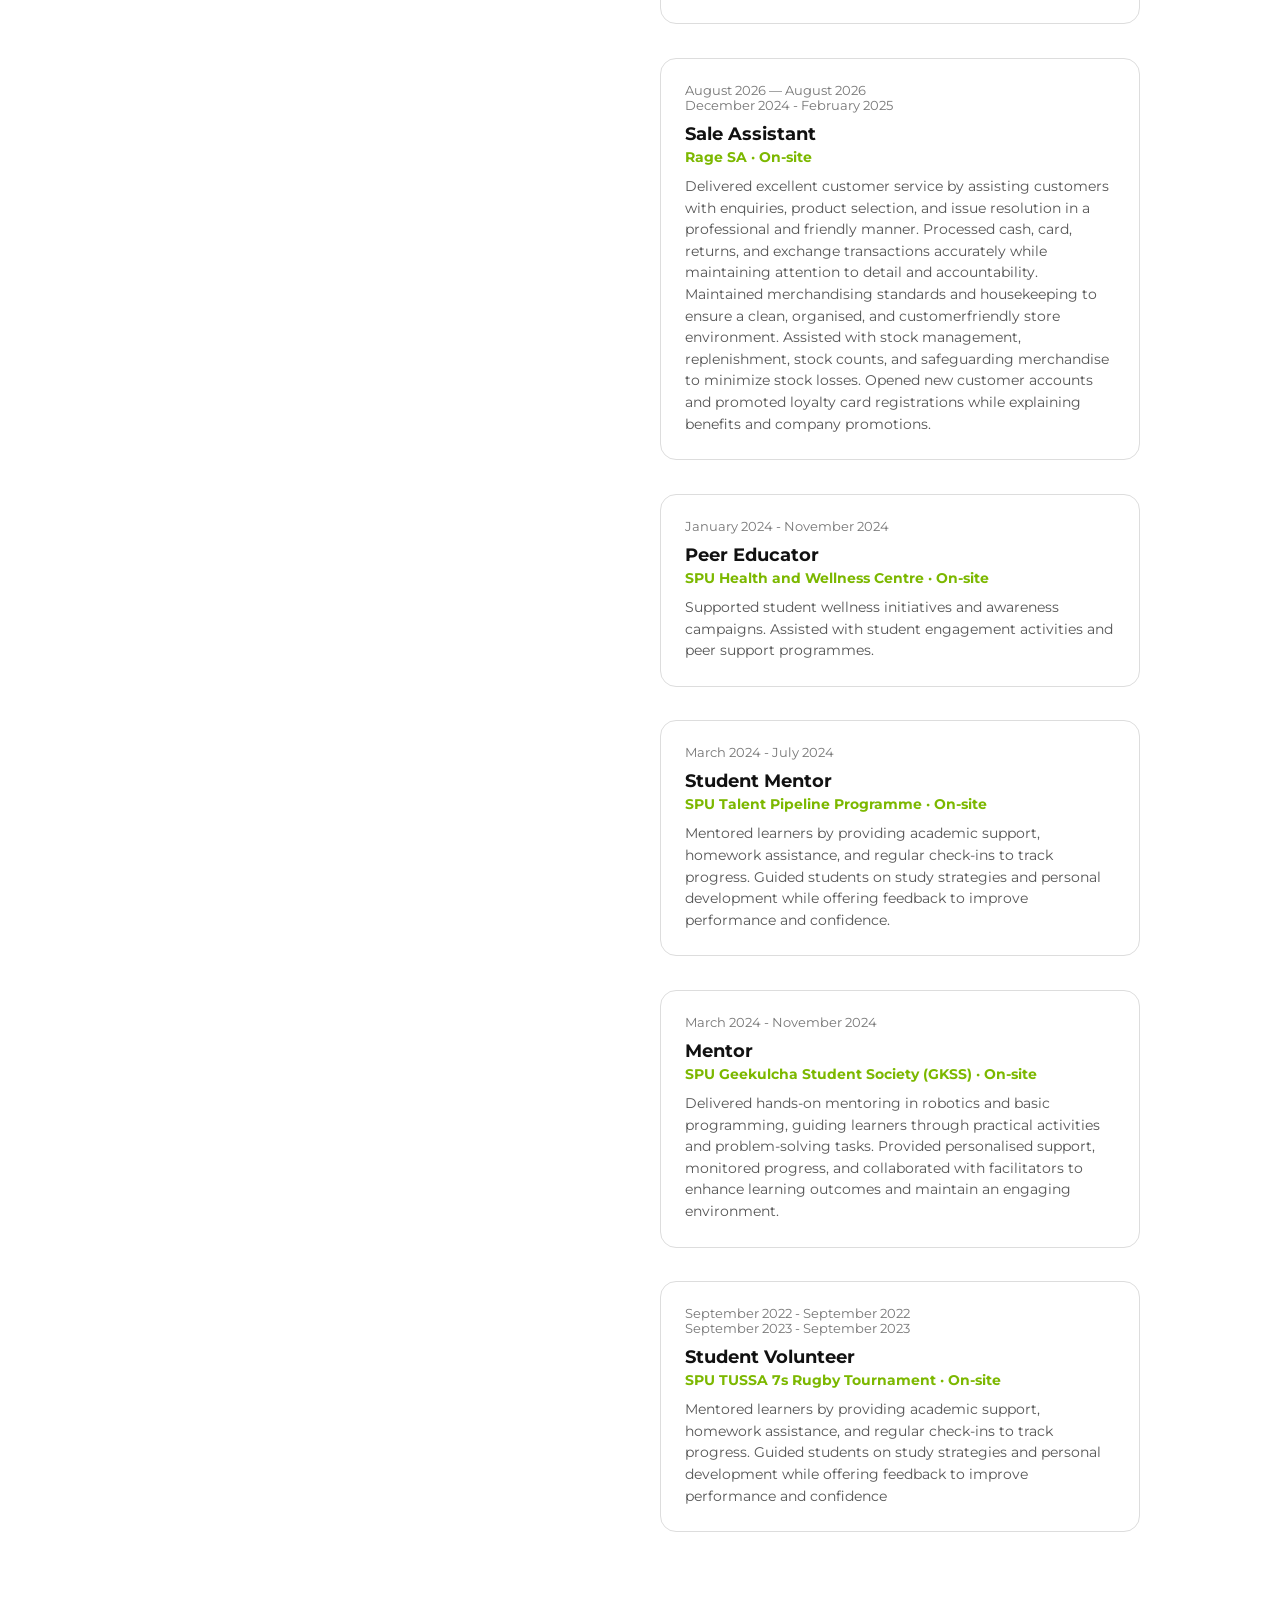
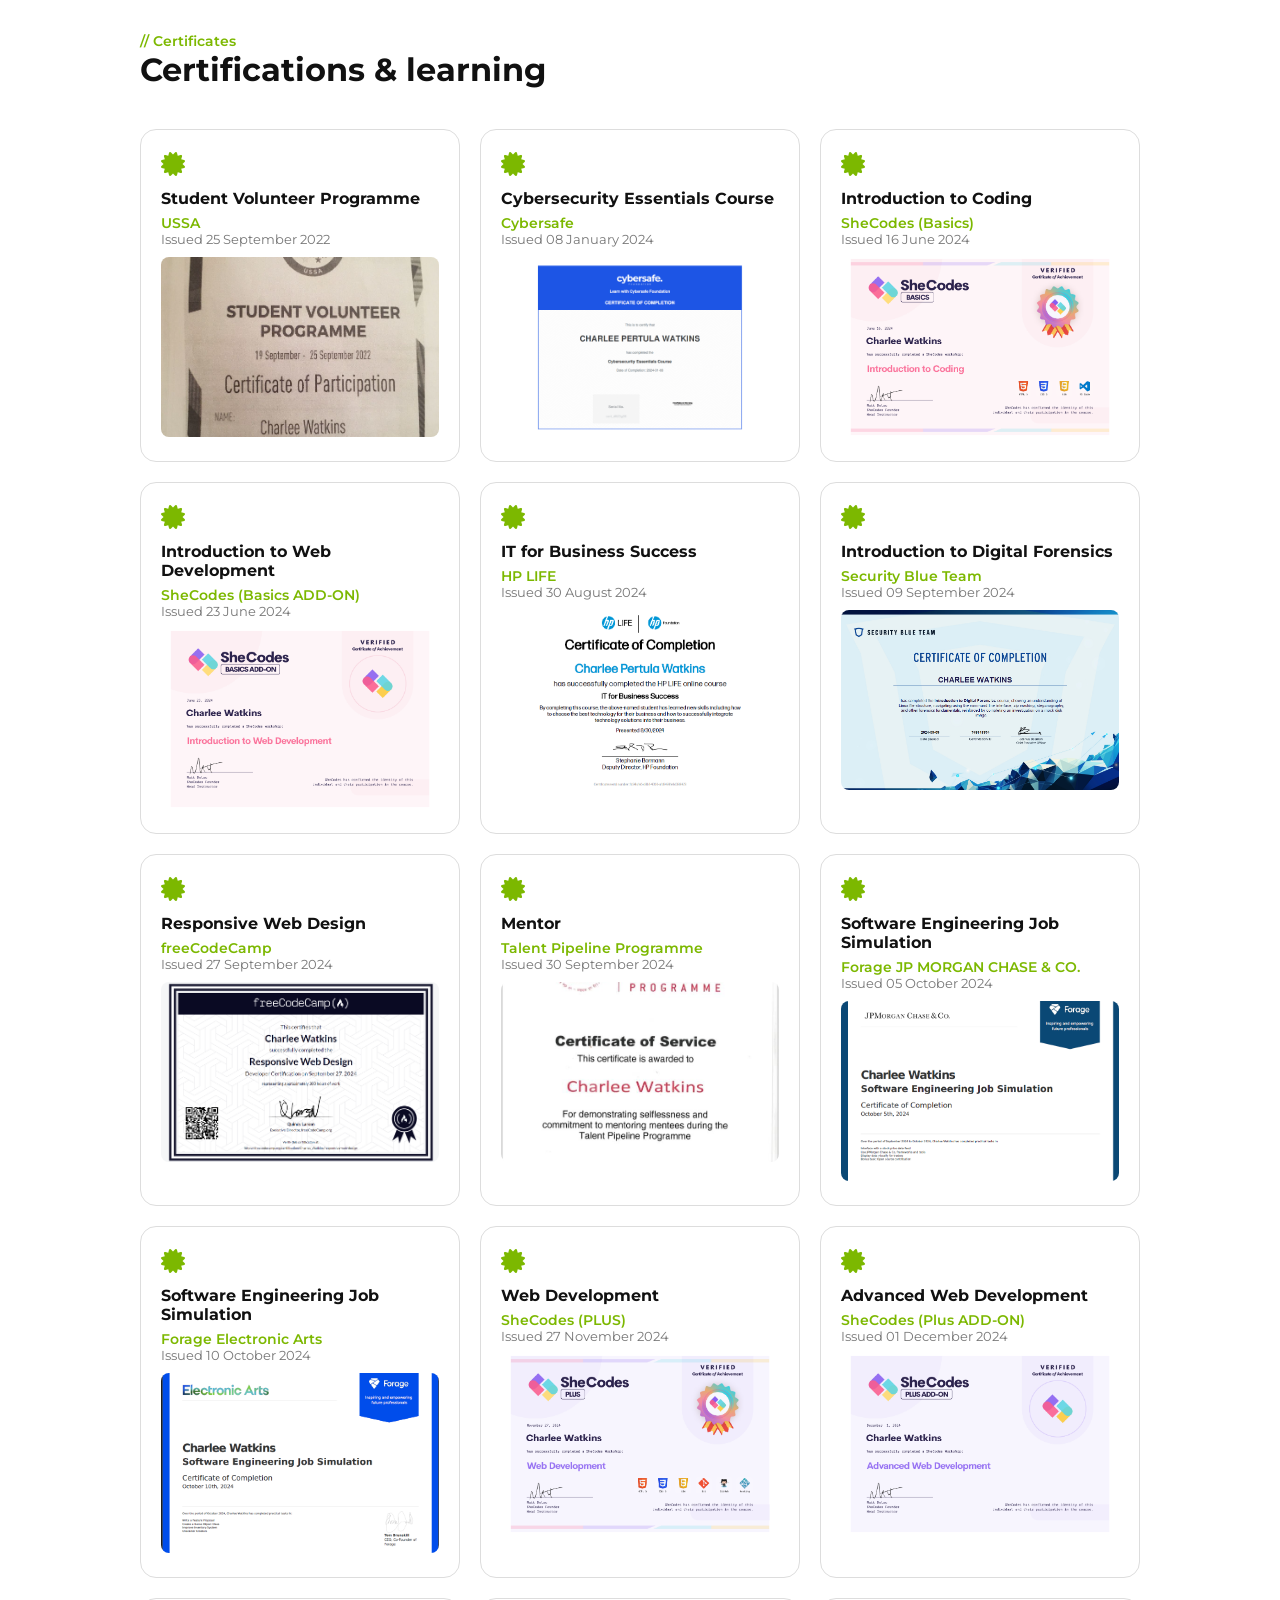
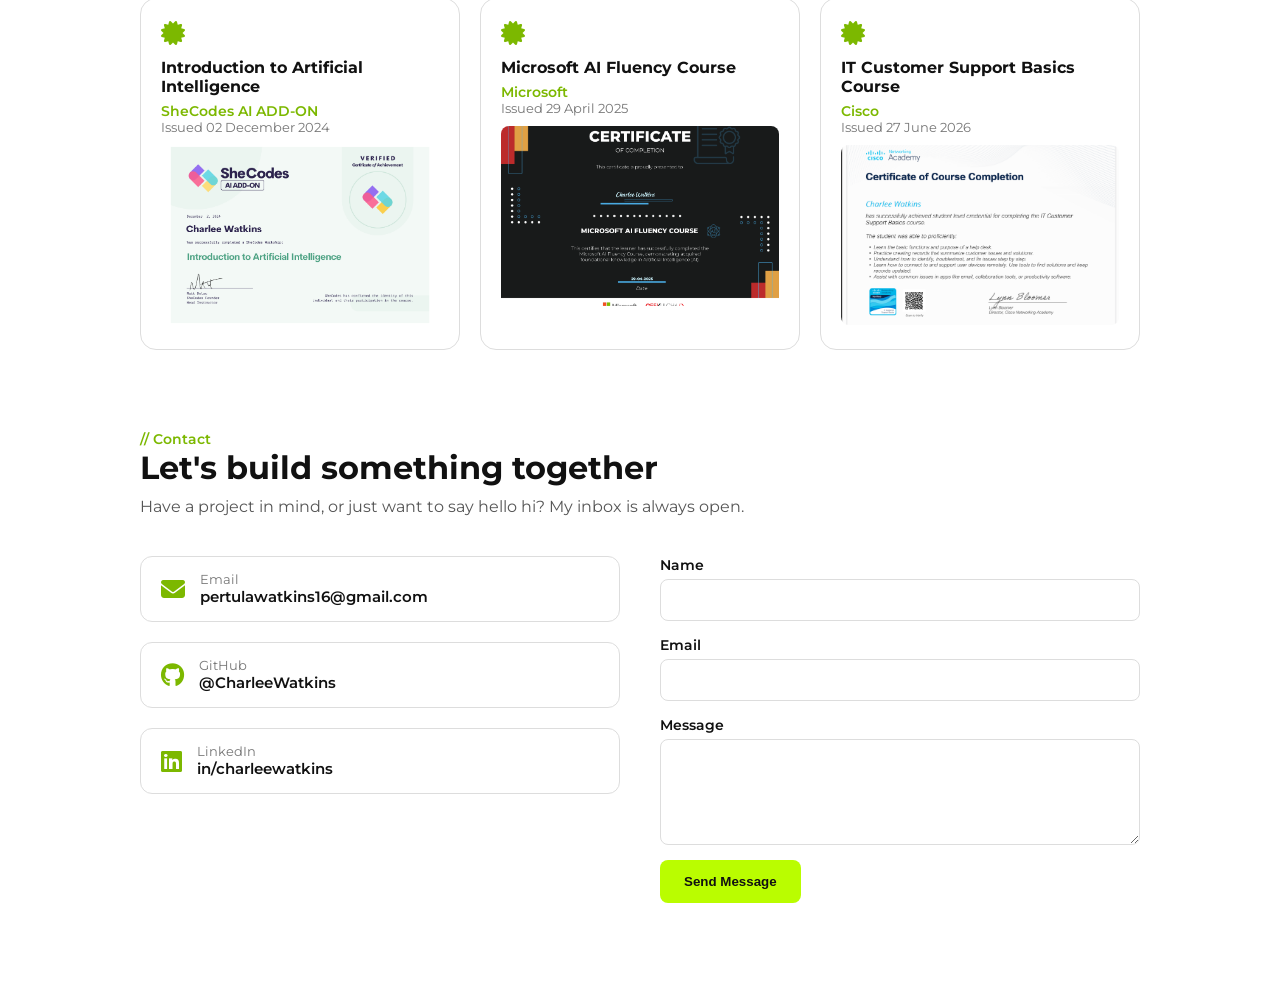
==== commit af127c7b: "second commit" ====
--- a/Charlee_Portfolio.html
+++ b/Charlee_Portfolio.html
@@ -3,7 +3,7 @@
   <head>
     <meta charset="UTF-8" />
     <meta name="viewport" content="width=device-width, initial-scale=1.0" />
-    <title>Charlee's Portfolio</title>
+    <title>Charlee Watkins Portfolio</title>
     <link rel="stylesheet" href="/style.css" />
     <link rel="preconnect" href="https://fonts.googleapis.com" />
     <link rel="preconnect" href="https://fonts.gstatic.com" crossorigin />
@@ -14,6 +14,19 @@
     <link
       rel="stylesheet"
       href="https://cdnjs.cloudflare.com/ajax/libs/font-awesome/6.5.2/css/all.min.css"
+    />
+
+    <link
+      href="https://cdn.boxicons.com/3.0.8/fonts/basic/boxicons.min.css"
+      rel="stylesheet"
+    />
+    <link
+      href="https://cdn.boxicons.com/3.0.8/fonts/filled/boxicons-filled.min.css"
+      rel="stylesheet"
+    />
+    <link
+      href="https://cdn.boxicons.com/3.0.8/fonts/brands/boxicons-brands.min.css"
+      rel="stylesheet"
     />
   </head>
   <body>
@@ -31,7 +44,6 @@
         <nav>
           <ul>
             <li><a href="#home">Home</a></li>
-            <li><a href="#about">About</a></li>
             <li><a href="#skills">Skills</a></li>
             <li><a href="#projects">Projects</a></li>
             <li><a href="#experience">Experience</a></li>
@@ -47,10 +59,13 @@
         <div class="hero_user">
           <div class="hero_text">
             <p class="title">// Software Developer</p>
-            <h1 class="hero_name">Charlee&nbsp;Watkins</h1>
+            <h1 class="hero_name">Charleé&nbsp;Pertula&nbsp;Watkins</h1>
             <p class="hero_description">
-              Designing and building fast, accessible web experiences that look
-              great and work smoothly.
+              I’m a software developer intern who believes great products sit at
+              the intersection of thoughtful design and solid code. My work
+              focuses on turning ideas into fast, accessible, and genuinely
+              enjoyable web applications from responsive layouts to the subtle
+              interactions that make an interface feel alive.
             </p>
 
             <div class="hero_action">
@@ -66,62 +81,6 @@
           <img src="/assets/profile.jpg" alt="Charlee Watkins" class="image" />
         </div>
       </section>
-      <section class="about-section" id="about">
-        <div class="about-container">
-          <div class="about-header">
-            <p class="title">// About</p>
-            <h2 class="section-title">Where design meets engineering</h2>
-            <p class="about-lead">
-              I’m a software developer intern who believes great products sit at
-              the intersection of thoughtful design and solid code. My work
-              focuses on turning ideas into fast, accessible, and genuinely
-              enjoyable web applications from responsive layouts to the subtle
-              interactions that make an interface feel alive.
-            </p>
-          </div>
-
-          <div class="about-body">
-            <div class="about-text">
-              <p>
-                I’m drawn to projects that challenge me to grow as a builder:
-                writing clean, maintainable code alongside bold visual design,
-                and treating every build as an opportunity to sharpen my
-                problem-solving skills and attention to detail.
-              </p>
-            </div>
-
-            <div class="about-highlights">
-              <h3 class="highlights-title">What I focus on</h3>
-              <ul class="highlight-list">
-                <li>
-                  <i class="fa-solid fa-code" aria-hidden="true"></i> Frontend
-                  &amp; UI/UX
-                </li>
-                <li>
-                  <i class="fa-solid fa-mobile-screen" aria-hidden="true"></i>
-                  Responsive Design
-                </li>
-                <li>
-                  <i
-                    class="fa-solid fa-universal-access"
-                    aria-hidden="true"
-                  ></i>
-                  Web Accessibility
-                </li>
-                <li>
-                  <i class="fa-solid fa-cubes" aria-hidden="true"></i> Component
-                  Architecture
-                </li>
-                <li>
-                  <i class="fa-solid fa-broom" aria-hidden="true"></i> Clean,
-                  Maintainable Code
-                </li>
-              </ul>
-            </div>
-          </div>
-        </div>
-      </section>
-
       <section class="skills-section" id="skills">
         <div class="section-container">
           <div class="section-header">
@@ -131,13 +90,38 @@
 
           <div class="skills-grid">
             <article class="skill-card">
-              <i class="fa-solid fa-code" aria-hidden="true"></i>
-              <h3>Frontend</h3>
+              <h3>Languages</h3>
               <ul class="skill-tags">
-                <li>HTML5</li>
-                <li>CSS3</li>
-                <li>JavaScript</li>
-                <li></li>
+                <li><i class="fa-brands fa-java"></i> Java</li>
+                <li><i class="fa-brands fa-html5"></i> HTML</li>
+                <li><i class="fa-brands fa-css3-alt"></i> CSS</li>
+                <li><i class="fa-brands fa-js"></i> JavaScript</li>
+                <li><i class="fa-brands fa-python"></i> Python</li>
+                <li><i class="fa-brands fa-php"></i> PHP</li>
+                <li><i class="fa-solid fa-database"></i> SQL</li>
+              </ul>
+            </article>
+
+            <article class="skill-card">
+              <h3>Frameworks &amp; Tools</h3>
+              <ul class="skill-tags">
+                <li><i class="fa-brands fa-android"></i> Android</li>
+                <li><i class="fa-brands fa-react"></i> React</li>
+                <li><i class="fa-brands fa-node-js"></i> Node.js</li>
+                <li><i class="fa-brands fa-python"></i> Django</li>
+                <li><i class="fa-solid fa-code"></i> VS Code</li>
+                <li><i class="fa-solid fa-code"></i> PyCharm</li>
+                <li><i class="fa-solid fa-paper-plane"></i> Postman</li>
+                <li><i class="fa-solid fa-cloud-arrow-up"></i> Netlify</li>
+              </ul>
+            </article>
+
+            <article class="skill-card">
+              <h3>Design &amp; Collaboration</h3>
+              <ul class="skill-tags">
+                <li><i class="fa-brands fa-figma"></i> Figma</li>
+                <li><i class="fa-brands fa-github"></i> GitHub</li>
+                <li><i class="fa-brands fa-slack"></i> Slack</li>
               </ul>
             </article>
           </div>
@@ -158,23 +142,24 @@
             <article class="project-card">
               <div class="project-image">
                 <img
-                  src="/assets/Charlee Watkins SheCodes AI.png"
+                  src="/assets/herhair.png"
                   alt="Screenshot of Portfolio Website project"
                 />
               </div>
               <div class="project-content">
-                <h3>Portfolio Website</h3>
-                <p>
-                  A responsive personal portfolio built from scratch with a
-                  focus on accessibility and smooth micro-interactions.
-                </p>
+                <h3>HerHair</h3>
+                <p>HerHair, a hair extensions, wigs, and styling business.</p>
                 <ul class="project-tags">
                   <li>HTML</li>
                   <li>CSS</li>
                   <li>JavaScript</li>
                 </ul>
                 <div class="project-links">
-                  <a href="#" class="project-link" aria-label="View live demo">
+                  <a
+                    href="https://herhair.netlify.app/"
+                    class="project-link"
+                    aria-label="View live demo"
+                  >
                     <i
                       class="fa-solid fa-arrow-up-right-from-square"
                       aria-hidden="true"
@@ -233,13 +218,10 @@
 
             <article class="project-card">
               <div class="project-image">
-                <img
-                  src="/assets/It customer support.png"
-                  alt="Screenshot of Weather Dashboard project"
-                />
+                <img src="/assets/spu.png" alt="Management" />
               </div>
               <div class="project-content">
-                <h3>Management System</h3>
+                <h3>SPU Management System</h3>
                 <p>
                   A comprehensive web-based student record management system
                   built with PHP, MySQL, and Tailwind CSS for Sol Plaatje
@@ -259,7 +241,7 @@
                     Live Demo
                   </a>
                   <a
-                    href="#"
+                    href="https://github.com/CharleeWatkins/spumanagementsystem.git"
                     class="project-link"
                     aria-label="View source code"
                   >
@@ -272,8 +254,8 @@
             <article class="project-card">
               <div class="project-image">
                 <img
-                  src="/assets/cybersecurity essentials course.png"
-                  alt="Screenshot of Weather Dashboard project"
+                  src="/assets/Charlee Watkins Introduction Web Development.png"
+                  alt="Module tracker"
                 />
               </div>
               <div class="project-content">
@@ -313,20 +295,27 @@
             <article class="project-card">
               <div class="project-image">
                 <img
-                  src="/assets/Charlee Watkins Introduction to Coding.png"
+                  src="/assets/Screenshot 2026-11-18 220737.png"
                   alt="Screenshot of Weather Dashboard project"
                 />
               </div>
               <div class="project-content">
-                <h3>Temperature Converter</h3>
-                <p>Convert temperature from Celsius, Fahrenheit, and Kelvin.</p>
+                <h3>Weather application</h3>
+                <p>
+                  It features a simple search bar to look up cities and
+                  currently displays live weather conditions for a city.
+                </p>
                 <ul class="project-tags">
                   <li>HTML</li>
                   <li>CSS</li>
                   <li>JS</li>
                 </ul>
                 <div class="project-links">
-                  <a href="#" class="project-link" aria-label="View live demo">
+                  <a
+                    href="https://heroic-pudding-81ddb9.netlify.app/"
+                    class="project-link"
+                    aria-label="View live demo"
+                  >
                     <i
                       class="fa-solid fa-arrow-up-right-from-square"
                       aria-hidden="true"
@@ -334,7 +323,7 @@
                     Live Demo
                   </a>
                   <a
-                    href="#"
+                    href="https://github.com/CharleeWatkins/Weather.git"
                     class="project-link"
                     aria-label="View source code"
                   >
@@ -348,21 +337,77 @@
         </div>
       </section>
 
-      <section class="experience-section" id="experience">
-        <div class="section-container">
-          <div class="section-header">
-            <p class="title">// Experience</p>
-            <h2 class="section-title">Where I've worked</h2>
-          </div>
-
-          <ol class="timeline">
-            <li class="timeline-item">
-              <div class="timeline-marker" aria-hidden="true"></div>
-              <div class="timeline-content">
-                <p class="timeline-date">1 September 2026 — Present</p>
+      <div class="timelinewrapper" id="experience">
+        <div class="section-header">
+          <p class="title">// Education & Experience</p>
+          <h2 class="section-title">Where I've studied & worked</h2>
+        </div>
+
+        <div class="timeline-row">
+          <div class="timeline-col">
+            <h2 class="heading"><i class="bx bx-education"></i> Education</h2>
+
+            <div class="timeline-box">
+              <div class="content-box">
+                <div class="date">
+                  <div><i class="bx bx-calendar"></i> Present</div>
+                </div>
+                <h3>Advanced Diploma Business Analysis</h3>
+                <h4>MANCOSA</h4>
+                <p>
+                  Currently pursuing an Advanced Diploma in Business Analysis at
+                  MANCOSA to develop my knowledge of business processes,
+                  requirements analysis, problem-solving, and the role of
+                  technology in addressing business needs. This qualification
+                  complements my Diploma in Information and Communication
+                  Technology (Application Development) and my experience as a
+                  Software Developer Intern, strengthening my understanding of
+                  the relationship between business requirements and software
+                  solutions.
+                </p>
+              </div>
+
+              <div class="content-box">
+                <div class="date">
+                  <div><i class="bx bx-calendar"></i>17 April 2026</div>
+                </div>
+                <h3>
+                  Diploma Information and Communication Technology (Application
+                  Development)
+                </h3>
+                <h4>Sol Plaatje University</h4>
+                <p>
+                  Gained practical foundations in software engineering, systems
+                  analysis and design, relational databases, and web application
+                  development.
+                </p>
+              </div>
+
+              <div class="content-box">
+                <div class="date">
+                  <div><i class="bx bx-calendar"></i>November 2022</div>
+                </div>
+                <h3>Homevale High School</h3>
+                <p>
+                  Completed Grade 12 with a focus on Science and Technology.
+                </p>
+              </div>
+            </div>
+          </div>
+
+          <div class="timeline-col">
+            <h2 class="heading"><i class="bx bx-briefcase"></i> Experience</h2>
+
+            <div class="timeline-box">
+              <div class="content-box">
+                <div class="date">
+                  <div>
+                    <i class="bx bx-calendar"></i>1 September 2026 — Present
+                  </div>
+                </div>
                 <h3>Software Developer Intern</h3>
-                <p class="timeline-company">mLab Southern Africa · Hybird</p>
-                <p class="timeline-description">
+                <h4>mLab Southern Africa · Hybrid</h4>
+                <p>
                   Developing and improving software applications using
                   technologies such as JavaScript, TypeScript, and React.
                   Building user interfaces and implementing responsive designs
@@ -375,26 +420,22 @@
                   training, code reviews, and practical projects to strengthen
                   technical skills and gain industry experience. Building
                   responsive, accessible web interfaces alongside a
-                  cross-functional team. Contributing to component architecture
-                  and improving front-end performance.
-                </p>
-                <ul class="timeline-tags">
-                  <li>JavaScript</li>
-                  <li>React</li>
-                  <li>TypeScript</li>
-                  <li>Node.js</li>
-                  <li>React Native</li>
-                </ul>
-              </div>
-            </li>
-
-            <li class="timeline-item">
-              <div class="timeline-marker" aria-hidden="true"></div>
-              <div class="timeline-content">
-                <p class="timeline-date">August 2024 — November 2025</p>
+                  cross-functional team.
+                </p>
+              </div>
+
+              <div class="content-box">
+                <div class="date">
+                  <div>
+                    <i class="bx bx-calendar"></i>August 2025 — November 2025
+                  </div>
+                  <div>
+                    <i class="bx bx-calendar"></i>February 2024 — November 2024
+                  </div>
+                </div>
                 <h3>Tutor</h3>
-                <p class="timeline-company">Talent Pipeline Programme</p>
-                <p class="timeline-description">
+                <h4>Talent Pipeline Programme · On-site</h4>
+                <p>
                   Supported students through one-on-one and group learning
                   sessions. Assisted students with technical and academic
                   challenges by applying structured problem-solving techniques.
@@ -404,24 +445,20 @@
                   records. Worked collaboratively with programme coordinators to
                   improve student outcomes.
                 </p>
-                <ul class="timeline-tags">
-                  <li>Collaboration</li>
-                  <li>Reports</li>
-                  <li>Microsoft Word</li>
-                  <li>Microsoft Powerpoint</li>
-                  <li>Microsoft Excel</li>
-                </ul>
-              </div>
-            </li>
-
-            <li class="timeline-item">
-              <div class="timeline-marker" aria-hidden="true"></div>
-              <div class="timeline-content">
-                <p class="timeline-date">August 2026 — August 2025</p>
-                <p class="timeline-date">December 2024 — February 2025</p>
+              </div>
+
+              <div class="content-box">
+                <div class="date">
+                  <div>
+                    <i class="bx bx-calendar"></i>August 2026 — August 2026
+                  </div>
+                  <div>
+                    <i class="bx bx-calendar"></i>December 2024 - February 2025
+                  </div>
+                </div>
                 <h3>Sale Assistant</h3>
-                <p class="timeline-company">Rage SA</p>
-                <p class="timeline-description">
+                <h4>Rage SA · On-site</h4>
+                <p>
                   Delivered excellent customer service by assisting customers
                   with enquiries, product selection, and issue resolution in a
                   professional and friendly manner. Processed cash, card,
@@ -432,69 +469,50 @@
                   with stock management, replenishment, stock counts, and
                   safeguarding merchandise to minimize stock losses. Opened new
                   customer accounts and promoted loyalty card registrations
-                  while explaining benefits and company promotions. Worked
-                  collaboratively with team members to meet daily operational
-                  targets and provide an exceptional customer experience in a
-                  fast-paced retail environment.
-                </p>
-                <ul class="timeline-tags">
-                  <li>POS</li>
-                  <li>Customer Service</li>
-                  <li>Stock Management</li>
-                </ul>
-              </div>
-            </li>
-
-            <li class="timeline-item">
-              <div class="timeline-marker" aria-hidden="true"></div>
-              <div class="timeline-content">
-                <p class="timeline-date">January 2024 — November 2024</p>
+                  while explaining benefits and company promotions.
+                </p>
+              </div>
+
+              <div class="content-box">
+                <div class="date">
+                  <div>
+                    <i class="bx bx-calendar"></i>January 2024 - November 2024
+                  </div>
+                </div>
                 <h3>Peer Educator</h3>
-                <p class="timeline-company">
-                  SPU Health and Wellness Centre · On-site
-                </p>
-                <p class="timeline-description">
+                <h4>SPU Health and Wellness Centre · On-site</h4>
+                <p>
                   Supported student wellness initiatives and awareness
                   campaigns. Assisted with student engagement activities and
                   peer support programmes.
                 </p>
-                <ul class="timeline-tags">
-                  <li>Communication</li>
-                </ul>
-              </div>
-            </li>
-
-            <li class="timeline-item">
-              <div class="timeline-marker" aria-hidden="true"></div>
-              <div class="timeline-content">
-                <p class="timeline-date">March 2024 — July 2024</p>
+              </div>
+
+              <div class="content-box">
+                <div class="date">
+                  <div>
+                    <i class="bx bx-calendar"></i>March 2024 - July 2024
+                  </div>
+                </div>
                 <h3>Student Mentor</h3>
-                <p class="timeline-company">
-                  SPU Talent Pipeline Programme · On-site
-                </p>
-                <p class="timeline-description">
+                <h4>SPU Talent Pipeline Programme · On-site</h4>
+                <p>
                   Mentored learners by providing academic support, homework
                   assistance, and regular check-ins to track progress. Guided
                   students on study strategies and personal development while
-                  offering feedback to improve performance and confidence
-                </p>
-                <ul class="timeline-tags">
-                  <li>Communication</li>
-                  <li>Mentoring</li>
-                  <li>Leadership</li>
-                </ul>
-              </div>
-            </li>
-
-            <li class="timeline-item">
-              <div class="timeline-marker" aria-hidden="true"></div>
-              <div class="timeline-content">
-                <p class="timeline-date">March 2024 — November 2024</p>
+                  offering feedback to improve performance and confidence.
+                </p>
+              </div>
+
+              <div class="content-box">
+                <div class="date">
+                  <div>
+                    <i class="bx bx-calendar"></i>March 2024 - November 2024
+                  </div>
+                </div>
                 <h3>Mentor</h3>
-                <p class="timeline-company">
-                  SPU Geekulcha Student Society (GKSS) · On-site
-                </p>
-                <p class="timeline-description">
+                <h4>SPU Geekulcha Student Society (GKSS) · On-site</h4>
+                <p>
                   Delivered hands-on mentoring in robotics and basic
                   programming, guiding learners through practical activities and
                   problem-solving tasks. Provided personalised support,
@@ -502,40 +520,32 @@
                   enhance learning outcomes and maintain an engaging
                   environment.
                 </p>
-                <ul class="timeline-tags">
-                  <li>Communication</li>
-                  <li>Mentoring</li>
-                  <li>Leadership</li>
-                </ul>
-              </div>
-            </li>
-
-            <li class="timeline-item">
-              <div class="timeline-marker" aria-hidden="true"></div>
-              <div class="timeline-content">
-                <p class="timeline-date">September 2022 — September 2022</p>
-                <p class="timeline-date">September 2023 — September 2023</p>
-
+              </div>
+
+              <div class="content-box">
+                <div class="date">
+                  <div>
+                    <i class="bx bx-calendar"></i>September 2022 - September
+                    2022
+                  </div>
+                  <div>
+                    <i class="bx bx-calendar"></i>September 2023 - September
+                    2023
+                  </div>
+                </div>
                 <h3>Student Volunteer</h3>
-                <p class="timeline-company">
-                  SPU TUSSA 7s Rugby Tournament · On-site
-                </p>
-                <p class="timeline-description">
+                <h4>SPU TUSSA 7s Rugby Tournament · On-site</h4>
+                <p>
                   Mentored learners by providing academic support, homework
                   assistance, and regular check-ins to track progress. Guided
                   students on study strategies and personal development while
                   offering feedback to improve performance and confidence
                 </p>
-                <ul class="timeline-tags">
-                  <li>Scorekeeping</li>
-                  <li>Guide</li>
-                  <li>Leadership</li>
-                </ul>
-              </div>
-            </li>
-          </ol>
+              </div>
+            </div>
+          </div>
         </div>
-      </section>
+      </div>
 
       <section class="certificates-section" id="certificates">
         <div class="section-container">
@@ -550,6 +560,22 @@
                 <i class="fa-solid fa-certificate" aria-hidden="true"></i>
               </div>
               <div class="certificate-content">
+                <h3>Student Volunteer Programme</h3>
+                <p class="certificate-issuer">USSA</p>
+                <p class="certificate-date">Issued 25 September 2022</p>
+                <img
+                  src="/assets/student volunteer.png"
+                  width="260px"
+                  height="250px"
+                />
+              </div>
+            </article>
+
+            <article class="certificate-card">
+              <div class="certificate-icon">
+                <i class="fa-solid fa-certificate" aria-hidden="true"></i>
+              </div>
+              <div class="certificate-content">
                 <h3>Cybersecurity Essentials Course</h3>
                 <p class="certificate-issuer">Cybersafe</p>
                 <p class="certificate-date">Issued 08 January 2024</p>
@@ -635,6 +661,21 @@
                 <p class="certificate-date">Issued 27 September 2024</p>
                 <img
                   src="/assets/Responsive Web Design.png"
+                  width="260px"
+                  height="250px"
+                />
+              </div>
+            </article>
+            <article class="certificate-card">
+              <div class="certificate-icon">
+                <i class="fa-solid fa-certificate" aria-hidden="true"></i>
+              </div>
+              <div class="certificate-content">
+                <h3>Mentor</h3>
+                <p class="certificate-issuer">Talent Pipeline Programme</p>
+                <p class="certificate-date">Issued 30 September 2024</p>
+                <img
+                  src="/assets/1732284808596.jpg"
                   width="260px"
                   height="250px"
                 />
@@ -758,14 +799,14 @@
             <p class="title">// Contact</p>
             <h2 class="section-title">Let's build something together</h2>
             <p class="section-subtitle">
-              Have a project in mind, or just want to say hello? My inbox is
+              Have a project in mind, or just want to say hello hi? My inbox is
               always open.
             </p>
           </div>
 
           <div class="contact-body">
             <div class="contact-info">
-              <a href="mailtoarle:email@example.com" class="contact-item">
+              <a href="mailto:pertulawatkins16@gmail.com" class="contact-item">
                 <i class="fa-solid fa-envelope" aria-hidden="true"></i>
                 <div>
                   <span class="contact-label">Email</span>
@@ -774,7 +815,7 @@
               </a>
 
               <a
-                href="#"
+                href="https://github.com/CharleeWatkins/"
                 target="_blank"
                 rel="noopener noreferrer"
                 class="contact-item"
@@ -782,12 +823,12 @@
                 <i class="fa-brands fa-github" aria-hidden="true"></i>
                 <div>
                   <span class="contact-label">GitHub</span>
-                  <span class="contact-value">@charleewatkins</span>
+                  <span class="contact-value">@CharleeWatkins</span>
                 </div>
               </a>
 
               <a
-                href="https://linkedin.com/"
+                href="www.linkedin.com/in/charleé-watkins-2180a62ab"
                 target="_blank"
                 rel="noopener noreferrer"
                 class="contact-item"
--- a/style.css
+++ b/style.css
@@ -119,8 +119,7 @@
   display: grid;
   grid-template-columns: repeat(3, 1fr);
   gap: 30px;
-  width: 1000px;
-  margin: 40px auto;
+  margin-top: 40px;
 }
 
 .project-card {
@@ -211,8 +210,7 @@
   display: grid;
   grid-template-columns: repeat(3, 1fr);
   gap: 20px;
-  width: 1000px;
-  margin: 40px auto;
+  margin-top: 40px;
 }
 
 .certificate-card {
@@ -251,3 +249,221 @@
   object-fit: cover;
   border-radius: 8px;
 }
+
+.timelinewrapper {
+  width: 1000px;
+  margin: 0 auto;
+}
+
+.timeline-row {
+  display: grid;
+  grid-template-columns: repeat(2, 1fr);
+  gap: 40px;
+  margin-top: 40px;
+}
+
+.timeline-col {
+  display: flex;
+  flex-direction: column;
+}
+
+.heading {
+  font-size: 1.6rem;
+  margin-bottom: 20px;
+  display: flex;
+  align-items: center;
+  gap: 10px;
+}
+
+.heading i {
+  font-size: 2rem;
+}
+
+.timeline-box {
+  display: flex;
+  flex-direction: column;
+  gap: 0.85rem;
+}
+
+.content-box {
+  border: 1px solid #ddd;
+  border-radius: 16px;
+  padding: 24px;
+  margin-bottom: 20px;
+  background: #fff;
+}
+
+.content-box:hover {
+  border-color: #7cb800;
+}
+
+.content-box h3 {
+  font-size: 1.1rem;
+  margin-bottom: 4px;
+}
+
+.content-box h4 {
+  font-size: 0.9rem;
+  margin-bottom: 10px;
+  color: #7cb800;
+}
+
+.content-box .date {
+  font-size: 0.8rem;
+  color: #777;
+  margin-bottom: 10px;
+  display: flex;
+  flex-direction: column;
+  flex: 5px;
+}
+
+.content-box p {
+  font-size: 0.9rem;
+  color: #555;
+  line-height: 1.5;
+}
+
+.section-container {
+  width: 1000px;
+  margin: 80px auto;
+}
+
+.section-header {
+  margin-bottom: 20px;
+}
+
+.section-title {
+  font-size: 2rem;
+  color: #111;
+}
+
+.section-subtitle {
+  color: #555;
+  margin-top: 10px;
+}
+
+.skills-grid {
+  display: grid;
+  grid-template-columns: repeat(3, 1fr);
+  gap: 20px;
+  margin-top: 40px;
+}
+
+.skill-card {
+  border: 1px solid #ddd;
+  border-radius: 16px;
+  padding: 20px;
+  background: #fff;
+}
+
+.skill-card h3 {
+  font-size: 1.1rem;
+  margin-bottom: 16px;
+  color: #111;
+}
+
+.skill-tags {
+  display: flex;
+  flex-wrap: wrap;
+  gap: 10px;
+  list-style: none;
+  padding: 0;
+}
+
+.skill-tags li {
+  display: flex;
+  align-items: center;
+  gap: 8px;
+  font-size: 0.85rem;
+  padding: 6px 12px;
+  border-radius: 20px;
+  border: 1px solid #ddd;
+  color: #555;
+}
+
+.skill-tags i {
+  color: #7cb800;
+  font-size: 1rem;
+}
+
+.contact-body {
+  display: flex;
+  gap: 40px;
+  margin-top: 40px;
+}
+
+.contact-info {
+  flex: 1;
+  display: flex;
+  flex-direction: column;
+  gap: 20px;
+}
+
+.contact-item {
+  display: flex;
+  align-items: center;
+  gap: 15px;
+  text-decoration: none;
+  color: #111;
+  border: 1px solid #ddd;
+  padding: 15px 20px;
+  border-radius: 12px;
+}
+
+.contact-item:hover {
+  border-color: #7cb800;
+}
+
+.contact-item i {
+  font-size: 1.5rem;
+  color: #7cb800;
+}
+
+.contact-label {
+  display: block;
+  font-size: 0.8rem;
+  color: #777;
+}
+
+.contact-value {
+  font-weight: 600;
+  font-size: 0.95rem;
+}
+
+.contact-form {
+  flex: 1;
+  display: flex;
+  flex-direction: column;
+  gap: 15px;
+}
+
+.form-group {
+  display: flex;
+  flex-direction: column;
+  gap: 5px;
+}
+
+.form-group label {
+  font-size: 0.9rem;
+  font-weight: 600;
+}
+
+.form-group input,
+.form-group textarea {
+  width: 100%;
+  padding: 12px;
+  border: 1px solid #ddd;
+  border-radius: 8px;
+  font-family: inherit;
+}
+
+.form-group input:focus,
+.form-group textarea:focus {
+  outline: none;
+  border-color: #7cb800;
+}
+
+.contact-form button {
+  align-self: flex-start;
+  border: none;
+}
